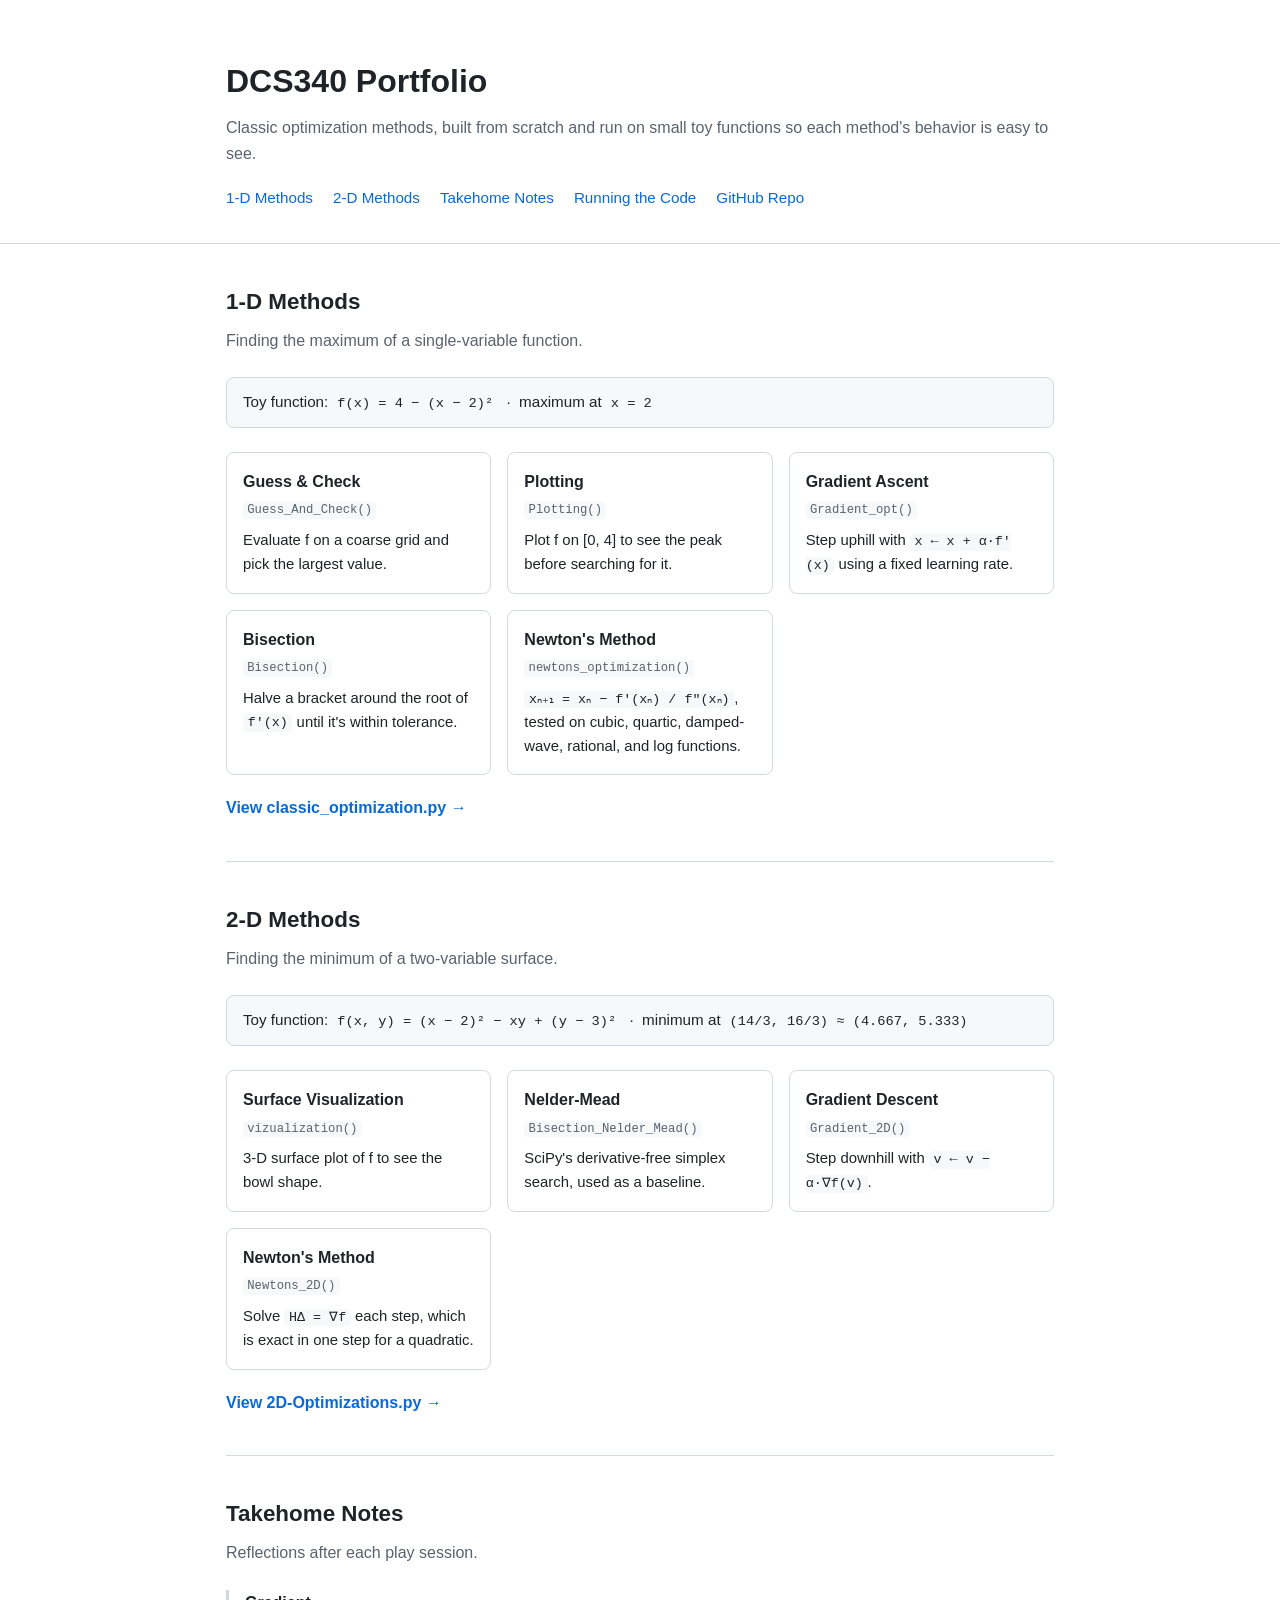
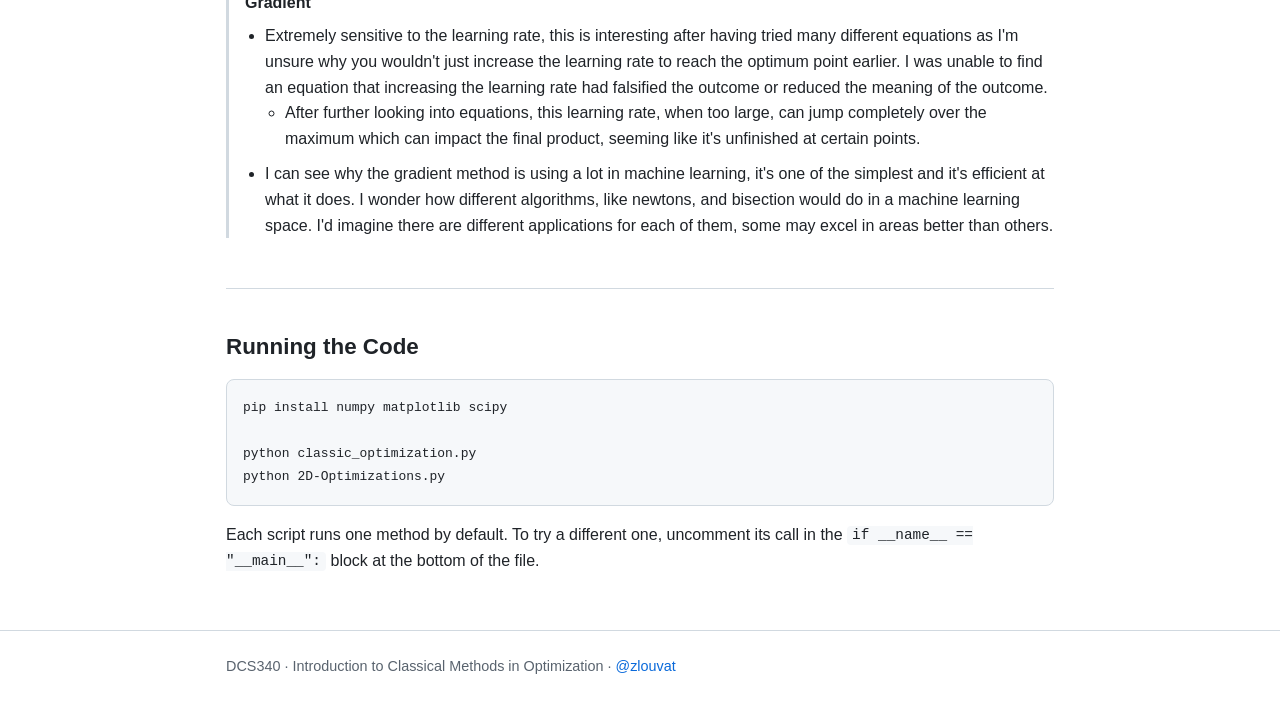
==== index.html @ bbce1034 "Committing Changes" ====
<!DOCTYPE html>
<html lang="en">
<head>
  <meta charset="UTF-8">
  <meta name="viewport" content="width=device-width, initial-scale=1.0">
  <title>DCS340 Portfolio</title>
  <meta name="description" content="Classic optimization methods explored in 1-D and 2-D.">
  <style>
    :root {
      --bg: #ffffff;
      --surface: #f6f8fa;
      --text: #1f2328;
      --muted: #59636e;
      --border: #d1d9e0;
      --accent: #0969da;
    }
    @media (prefers-color-scheme: dark) {
      :root {
        --bg: #0d1117;
        --surface: #151b23;
        --text: #e6edf3;
        --muted: #9198a1;
        --border: #3d444d;
        --accent: #4493f8;
      }
    }
    * { box-sizing: border-box; }
    body {
      margin: 0;
      background: var(--bg);
      color: var(--text);
      font-family: -apple-system, BlinkMacSystemFont, "Segoe UI", Helvetica, Arial, sans-serif;
      line-height: 1.6;
    }
    a { color: var(--accent); text-decoration: none; }
    a:hover { text-decoration: underline; }
    code {
      font-family: ui-monospace, SFMono-Regular, Menlo, Consolas, monospace;
      font-size: 0.9em;
      background: var(--surface);
      padding: 0.1em 0.35em;
      border-radius: 4px;
    }
    .wrap { max-width: 860px; margin: 0 auto; padding: 0 16px; }
    header { border-bottom: 1px solid var(--border); padding: 56px 0 32px; }
    header h1 { margin: 0 0 8px; font-size: 2rem; }
    header p { margin: 0; color: var(--muted); }
    nav { margin-top: 20px; display: flex; flex-wrap: wrap; gap: 20px; font-size: 0.95rem; }
    section { padding: 40px 0; border-bottom: 1px solid var(--border); }
    section:last-of-type { border-bottom: none; }
    h2 { margin: 0 0 8px; font-size: 1.4rem; }
    .lead { color: var(--muted); margin: 0 0 24px; }
    .fn {
      background: var(--surface);
      border: 1px solid var(--border);
      border-radius: 8px;
      padding: 12px 16px;
      margin-bottom: 24px;
      font-size: 0.95rem;
    }
    .cards { display: grid; grid-template-columns: repeat(auto-fill, minmax(240px, 1fr)); gap: 16px; }
    .card { border: 1px solid var(--border); border-radius: 8px; padding: 16px; }
    .card h3 { margin: 0 0 4px; font-size: 1rem; }
    .card .tag { color: var(--muted); font-size: 0.85rem; margin: 0 0 8px; }
    .card p { margin: 0; font-size: 0.93rem; }
    .file-link { display: inline-block; margin-top: 20px; font-weight: 600; }
    .notes { border-left: 3px solid var(--border); padding-left: 16px; }
    .notes h3 { margin: 0 0 8px; font-size: 1rem; }
    .notes ul { margin: 0; padding-left: 20px; }
    .notes li { margin-bottom: 10px; }
    pre {
      background: var(--surface);
      border: 1px solid var(--border);
      border-radius: 8px;
      padding: 16px;
      overflow-x: auto;
      font-size: 0.9rem;
    }
    pre code { background: none; padding: 0; }
    footer { border-top: 1px solid var(--border); padding: 24px 0 48px; color: var(--muted); font-size: 0.9rem; }
  </style>
</head>
<body>
  <header>
    <div class="wrap">
      <h1>DCS340 Portfolio</h1>
      <p>Classic optimization methods, built from scratch and run on small toy functions so each method's behavior is easy to see.</p>
      <nav>
        <a href="#one-d">1-D Methods</a>
        <a href="#two-d">2-D Methods</a>
        <a href="#notes">Takehome Notes</a>
        <a href="#running">Running the Code</a>
        <a href="https://github.com/zlouvat/DCS340-Portfolio">GitHub Repo</a>
      </nav>
    </div>
  </header>

  <main class="wrap">
    <section id="one-d">
      <h2>1-D Methods</h2>
      <p class="lead">Finding the maximum of a single-variable function.</p>
      <div class="fn">Toy function: <code>f(x) = 4 − (x − 2)²</code> &nbsp;·&nbsp; maximum at <code>x = 2</code></div>
      <div class="cards">
        <div class="card">
          <h3>Guess &amp; Check</h3>
          <p class="tag"><code>Guess_And_Check()</code></p>
          <p>Evaluate f on a coarse grid and pick the largest value.</p>
        </div>
        <div class="card">
          <h3>Plotting</h3>
          <p class="tag"><code>Plotting()</code></p>
          <p>Plot f on [0, 4] to see the peak before searching for it.</p>
        </div>
        <div class="card">
          <h3>Gradient Ascent</h3>
          <p class="tag"><code>Gradient_opt()</code></p>
          <p>Step uphill with <code>x ← x + α·f′(x)</code> using a fixed learning rate.</p>
        </div>
        <div class="card">
          <h3>Bisection</h3>
          <p class="tag"><code>Bisection()</code></p>
          <p>Halve a bracket around the root of <code>f′(x)</code> until it's within tolerance.</p>
        </div>
        <div class="card">
          <h3>Newton's Method</h3>
          <p class="tag"><code>newtons_optimization()</code></p>
          <p><code>xₙ₊₁ = xₙ − f′(xₙ) / f″(xₙ)</code>, tested on cubic, quartic, damped-wave, rational, and log functions.</p>
        </div>
      </div>
      <a class="file-link" href="https://github.com/zlouvat/DCS340-Portfolio/blob/main/classic_optimization.py">View classic_optimization.py →</a>
    </section>

    <section id="two-d">
      <h2>2-D Methods</h2>
      <p class="lead">Finding the minimum of a two-variable surface.</p>
      <div class="fn">Toy function: <code>f(x, y) = (x − 2)² − xy + (y − 3)²</code> &nbsp;·&nbsp; minimum at <code>(14/3, 16/3) ≈ (4.667, 5.333)</code></div>
      <div class="cards">
        <div class="card">
          <h3>Surface Visualization</h3>
          <p class="tag"><code>vizualization()</code></p>
          <p>3-D surface plot of f to see the bowl shape.</p>
        </div>
        <div class="card">
          <h3>Nelder-Mead</h3>
          <p class="tag"><code>Bisection_Nelder_Mead()</code></p>
          <p>SciPy's derivative-free simplex search, used as a baseline.</p>
        </div>
        <div class="card">
          <h3>Gradient Descent</h3>
          <p class="tag"><code>Gradient_2D()</code></p>
          <p>Step downhill with <code>v ← v − α·∇f(v)</code>.</p>
        </div>
        <div class="card">
          <h3>Newton's Method</h3>
          <p class="tag"><code>Newtons_2D()</code></p>
          <p>Solve <code>HΔ = ∇f</code> each step, which is exact in one step for a quadratic.</p>
        </div>
      </div>
      <a class="file-link" href="https://github.com/zlouvat/DCS340-Portfolio/blob/main/2D-Optimizations.py">View 2D-Optimizations.py →</a>
    </section>

    <section id="notes">
      <h2>Takehome Notes</h2>
      <p class="lead">Reflections after each play session.</p>
      <div class="notes">
        <h3>Gradient</h3>
        <ul>
          <li>Extremely sensitive to the learning rate, this is interesting after having tried many different equations as I'm unsure why you wouldn't just increase the learning rate to reach the optimum point earlier. I was unable to find an equation that increasing the learning rate had falsified the outcome or reduced the meaning of the outcome.
            <ul>
              <li>After further looking into equations, this learning rate, when too large, can jump completely over the maximum which can impact the final product, seeming like it's unfinished at certain points.</li>
            </ul>
          </li>
          <li>I can see why the gradient method is using a lot in machine learning, it's one of the simplest and it's efficient at what it does. I wonder how different algorithms, like newtons, and bisection would do in a machine learning space. I'd imagine there are different applications for each of them, some may excel in areas better than others.</li>
        </ul>
      </div>
    </section>

    <section id="running">
      <h2>Running the Code</h2>
      <pre><code>pip install numpy matplotlib scipy

python classic_optimization.py
python 2D-Optimizations.py</code></pre>
      <p>Each script runs one method by default. To try a different one, uncomment its call in the <code>if __name__ == "__main__":</code> block at the bottom of the file.</p>
    </section>
  </main>

  <footer>
    <div class="wrap">
      DCS340 · Introduction to Classical Methods in Optimization · <a href="https://github.com/zlouvat">@zlouvat</a>
    </div>
  </footer>
</body>
</html>
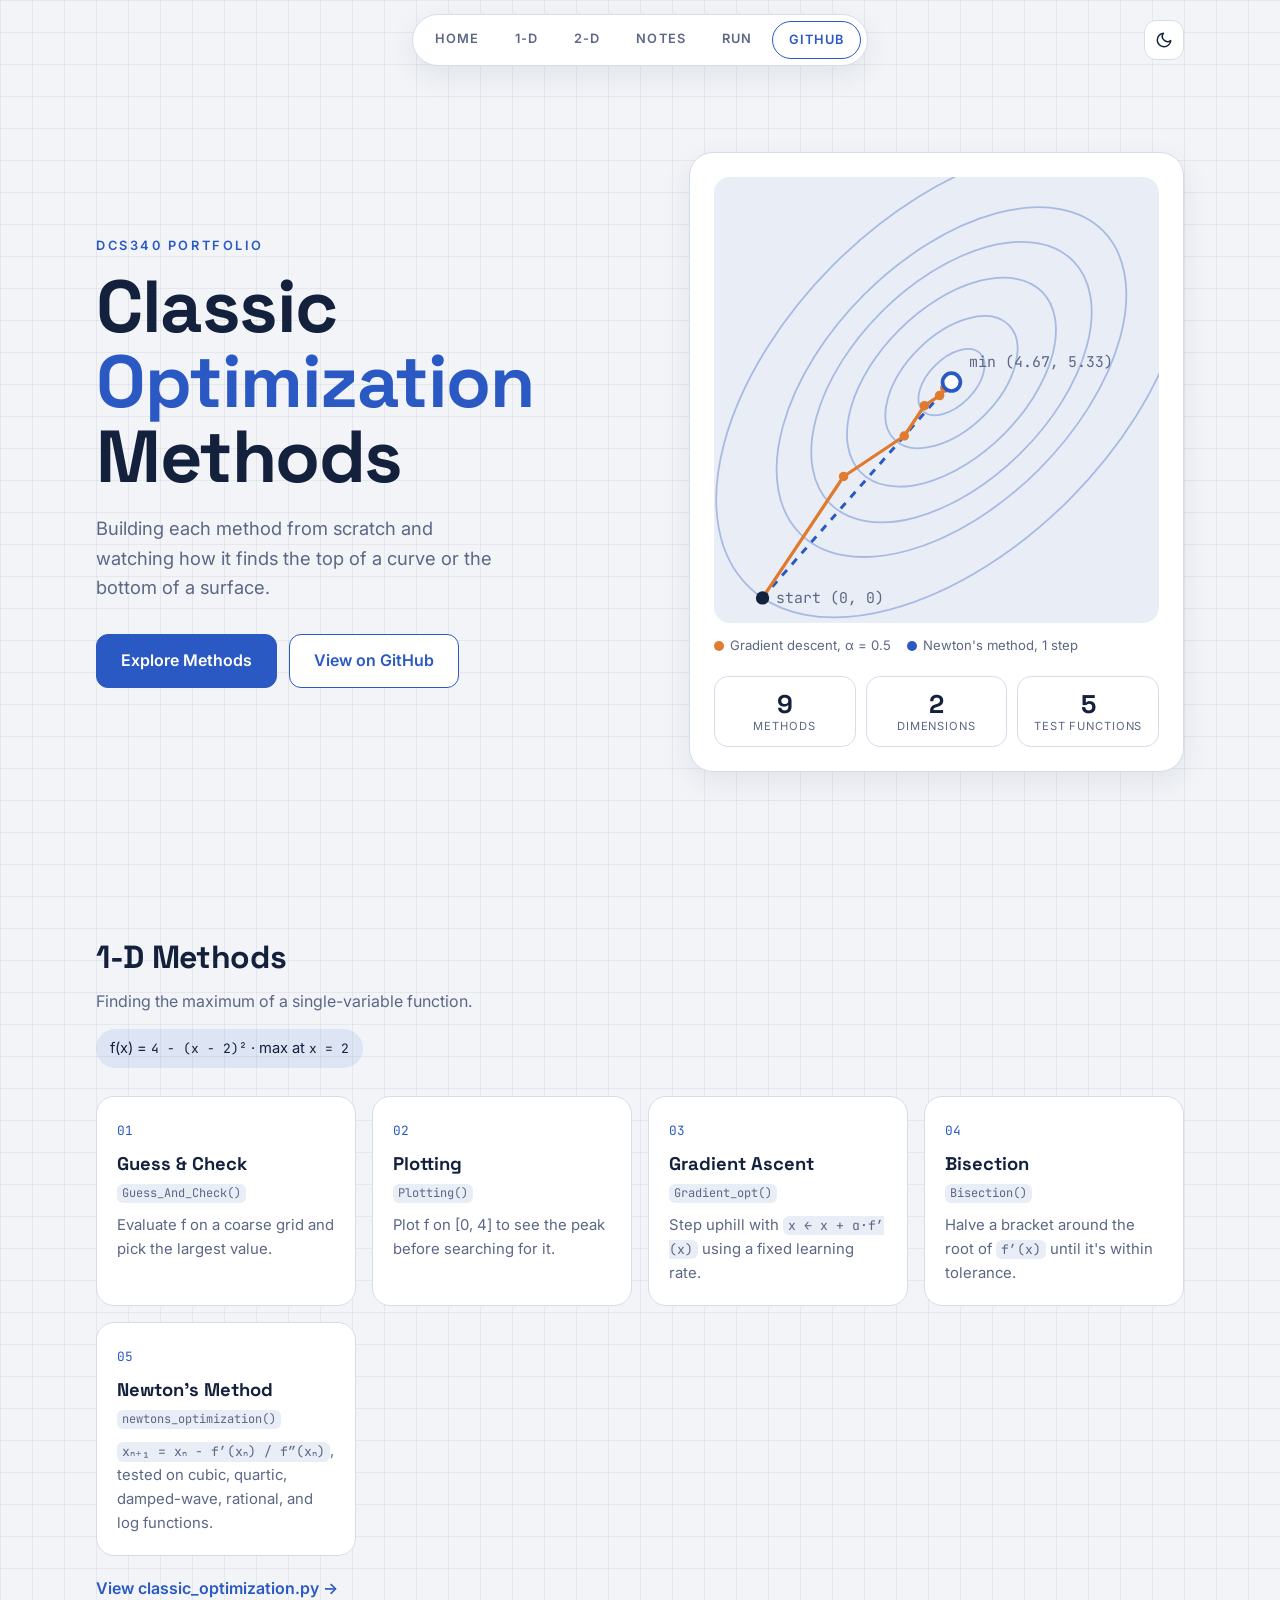
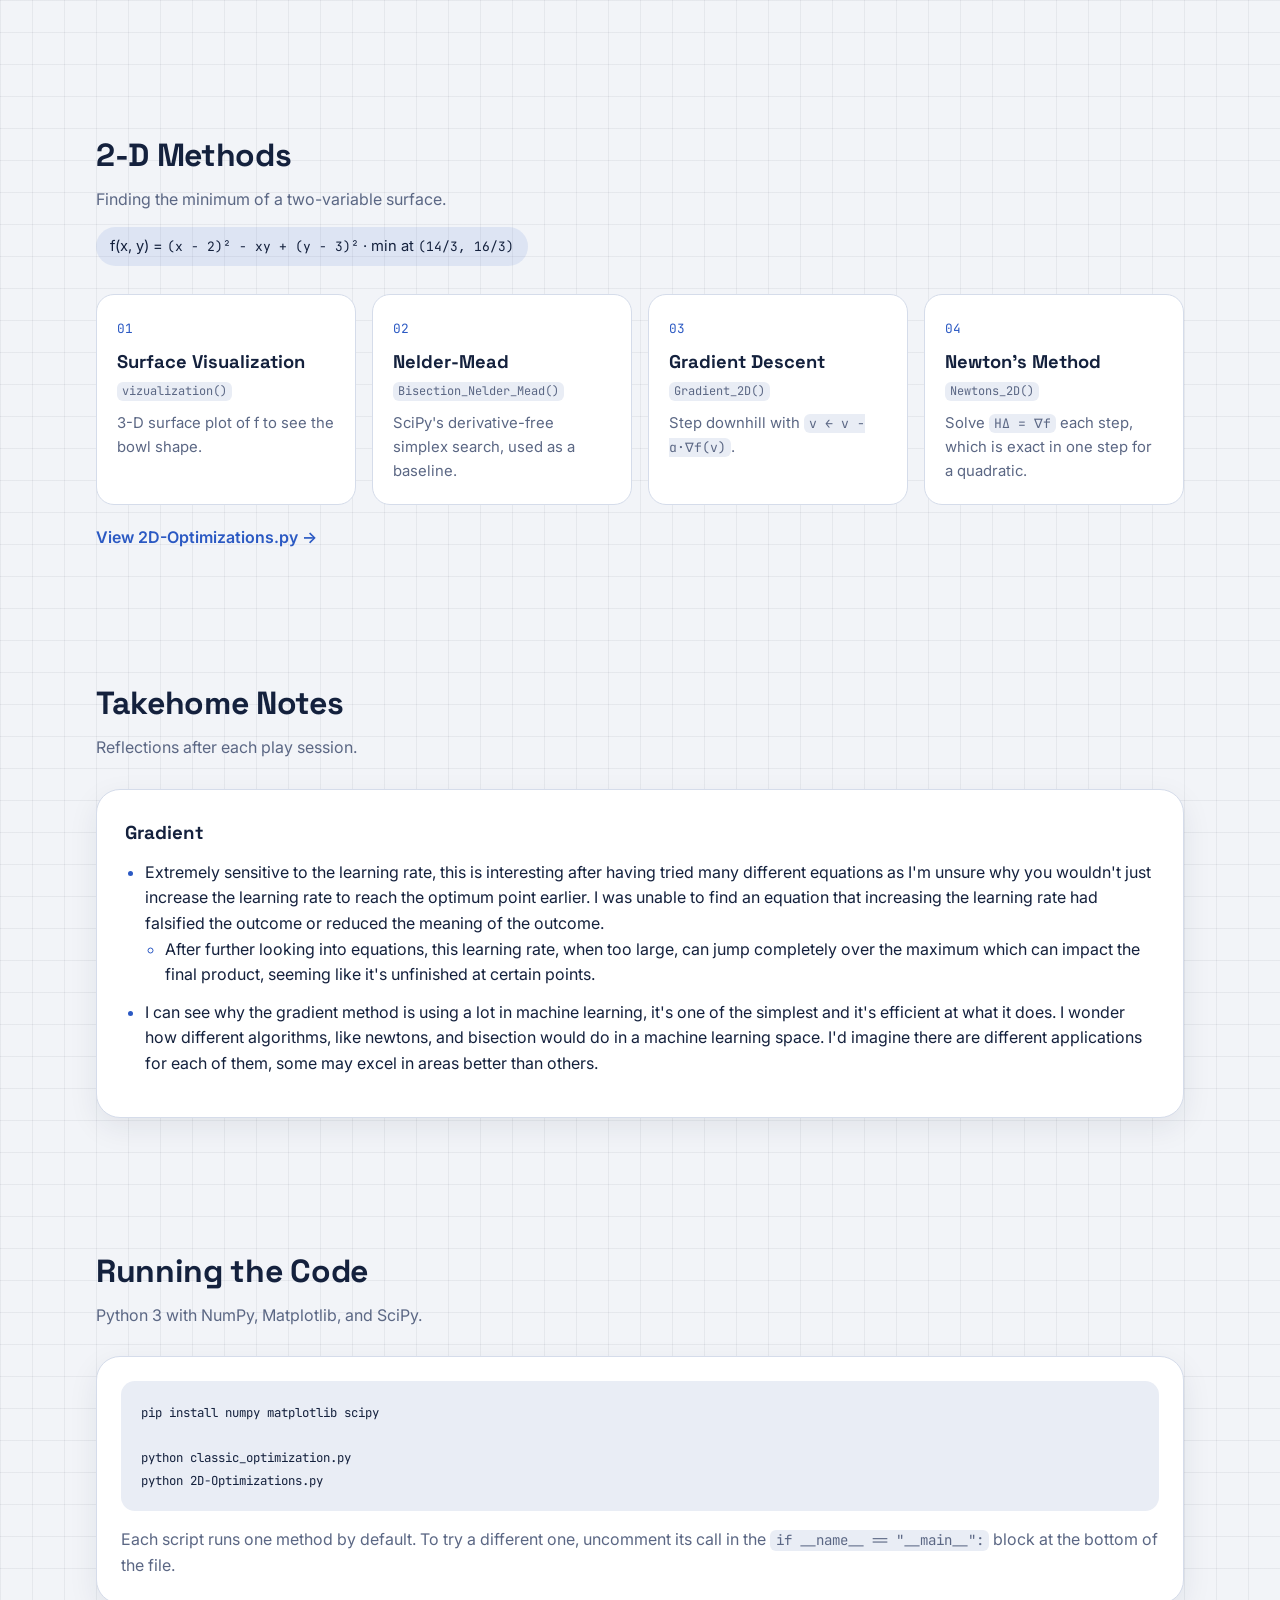
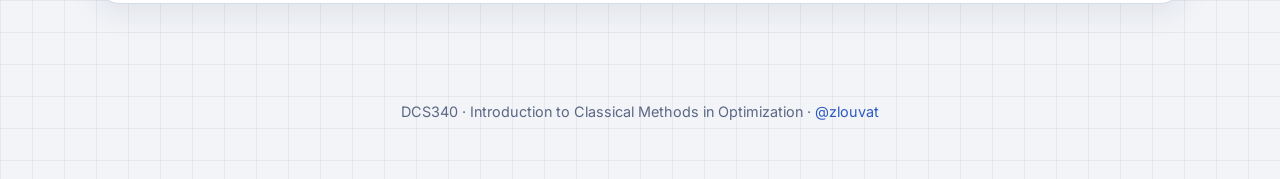
==== commit 7b9ac4b6: "Adjusted formatting for website" ====
--- a/index.html
+++ b/index.html
@@ -5,123 +5,398 @@
   <meta name="viewport" content="width=device-width, initial-scale=1.0">
   <title>DCS340 Portfolio</title>
   <meta name="description" content="Classic optimization methods explored in 1-D and 2-D.">
+  <link rel="preconnect" href="https://fonts.googleapis.com">
+  <link rel="preconnect" href="https://fonts.gstatic.com" crossorigin>
+  <link href="https://fonts.googleapis.com/css2?family=Space+Grotesk:wght@500;700&family=Inter:wght@400;500;600&family=JetBrains+Mono:wght@400;500&display=swap" rel="stylesheet">
+  <script>
+    try {
+      var saved = localStorage.getItem("theme");
+      if (saved) document.documentElement.setAttribute("data-theme", saved);
+    } catch (e) {}
+  </script>
   <style>
     :root {
-      --bg: #ffffff;
-      --surface: #f6f8fa;
-      --text: #1f2328;
-      --muted: #59636e;
-      --border: #d1d9e0;
-      --accent: #0969da;
+      --bg: #f2f4f8;
+      --grid: rgba(20, 33, 61, 0.06);
+      --surface: #ffffff;
+      --surface-2: #e9edf5;
+      --text: #14213d;
+      --muted: #5b6784;
+      --border: #d5dcea;
+      --accent: #2b59c3;
+      --accent-ink: #ffffff;
+      --accent-soft: rgba(43, 89, 195, 0.1);
+      --path: #e07a2f;
+      --contour: rgba(43, 89, 195, 0.35);
+      --shadow: 0 10px 30px rgba(20, 33, 61, 0.08);
+    }
+    :root[data-theme="dark"] {
+      --bg: #0e131c;
+      --grid: rgba(231, 235, 243, 0.05);
+      --surface: #161d2a;
+      --surface-2: #1d2636;
+      --text: #e7ebf3;
+      --muted: #97a3bd;
+      --border: #2a3448;
+      --accent: #7ea2ff;
+      --accent-ink: #0e131c;
+      --accent-soft: rgba(126, 162, 255, 0.12);
+      --path: #f29a55;
+      --contour: rgba(126, 162, 255, 0.35);
+      --shadow: 0 10px 30px rgba(0, 0, 0, 0.35);
     }
     @media (prefers-color-scheme: dark) {
-      :root {
-        --bg: #0d1117;
-        --surface: #151b23;
-        --text: #e6edf3;
-        --muted: #9198a1;
-        --border: #3d444d;
-        --accent: #4493f8;
+      :root:not([data-theme="light"]) {
+        --bg: #0e131c;
+        --grid: rgba(231, 235, 243, 0.05);
+        --surface: #161d2a;
+        --surface-2: #1d2636;
+        --text: #e7ebf3;
+        --muted: #97a3bd;
+        --border: #2a3448;
+        --accent: #7ea2ff;
+        --accent-ink: #0e131c;
+        --accent-soft: rgba(126, 162, 255, 0.12);
+        --path: #f29a55;
+        --contour: rgba(126, 162, 255, 0.35);
+        --shadow: 0 10px 30px rgba(0, 0, 0, 0.35);
       }
     }
+
     * { box-sizing: border-box; }
+    html { scroll-behavior: smooth; }
     body {
       margin: 0;
-      background: var(--bg);
+      background-color: var(--bg);
+      background-image:
+        linear-gradient(var(--grid) 1px, transparent 1px),
+        linear-gradient(90deg, var(--grid) 1px, transparent 1px);
+      background-size: 32px 32px;
       color: var(--text);
-      font-family: -apple-system, BlinkMacSystemFont, "Segoe UI", Helvetica, Arial, sans-serif;
+      font-family: "Inter", system-ui, sans-serif;
       line-height: 1.6;
     }
     a { color: var(--accent); text-decoration: none; }
-    a:hover { text-decoration: underline; }
+    code, pre {
+      font-family: "JetBrains Mono", ui-monospace, monospace;
+      font-size: 0.88em;
+    }
     code {
-      font-family: ui-monospace, SFMono-Regular, Menlo, Consolas, monospace;
-      font-size: 0.9em;
-      background: var(--surface);
-      padding: 0.1em 0.35em;
-      border-radius: 4px;
-    }
-    .wrap { max-width: 860px; margin: 0 auto; padding: 0 16px; }
-    header { border-bottom: 1px solid var(--border); padding: 56px 0 32px; }
-    header h1 { margin: 0 0 8px; font-size: 2rem; }
-    header p { margin: 0; color: var(--muted); }
-    nav { margin-top: 20px; display: flex; flex-wrap: wrap; gap: 20px; font-size: 0.95rem; }
-    section { padding: 40px 0; border-bottom: 1px solid var(--border); }
-    section:last-of-type { border-bottom: none; }
-    h2 { margin: 0 0 8px; font-size: 1.4rem; }
-    .lead { color: var(--muted); margin: 0 0 24px; }
-    .fn {
+      background: var(--surface-2);
+      padding: 0.1em 0.4em;
+      border-radius: 6px;
+    }
+    .wrap { max-width: 1120px; margin: 0 auto; padding: 0 16px; }
+
+    .topbar {
+      position: sticky;
+      top: 0;
+      z-index: 10;
+      padding: 14px 0;
+    }
+    .topbar .wrap { display: flex; justify-content: center; position: relative; }
+    .pill-nav {
+      display: flex;
+      gap: 4px;
+      padding: 6px;
       background: var(--surface);
       border: 1px solid var(--border);
-      border-radius: 8px;
-      padding: 12px 16px;
-      margin-bottom: 24px;
-      font-size: 0.95rem;
-    }
-    .cards { display: grid; grid-template-columns: repeat(auto-fill, minmax(240px, 1fr)); gap: 16px; }
-    .card { border: 1px solid var(--border); border-radius: 8px; padding: 16px; }
-    .card h3 { margin: 0 0 4px; font-size: 1rem; }
-    .card .tag { color: var(--muted); font-size: 0.85rem; margin: 0 0 8px; }
-    .card p { margin: 0; font-size: 0.93rem; }
-    .file-link { display: inline-block; margin-top: 20px; font-weight: 600; }
-    .notes { border-left: 3px solid var(--border); padding-left: 16px; }
-    .notes h3 { margin: 0 0 8px; font-size: 1rem; }
-    .notes ul { margin: 0; padding-left: 20px; }
-    .notes li { margin-bottom: 10px; }
-    pre {
+      border-radius: 999px;
+      box-shadow: var(--shadow);
+      overflow-x: auto;
+      max-width: calc(100% - 56px);
+    }
+    .pill-nav a {
+      padding: 8px 16px;
+      border-radius: 999px;
+      color: var(--muted);
+      font-size: 0.8rem;
+      font-weight: 600;
+      letter-spacing: 0.08em;
+      text-transform: uppercase;
+      white-space: nowrap;
+    }
+    .pill-nav a:hover { background: var(--surface-2); color: var(--text); }
+    .pill-nav a.gh { border: 1px solid var(--accent); color: var(--accent); }
+    .theme-btn {
+      position: absolute;
+      right: 16px;
+      top: 50%;
+      transform: translateY(-50%);
+      width: 40px;
+      height: 40px;
+      border-radius: 12px;
+      border: 1px solid var(--border);
+      background: var(--surface);
+      color: var(--text);
+      cursor: pointer;
+      display: grid;
+      place-items: center;
+    }
+
+    .hero {
+      display: grid;
+      grid-template-columns: 1.1fr 1fr;
+      gap: 48px;
+      align-items: center;
+      padding: 72px 0 96px;
+    }
+    .eyebrow {
+      margin: 0 0 12px;
+      color: var(--accent);
+      font-size: 0.8rem;
+      font-weight: 600;
+      letter-spacing: 0.2em;
+      text-transform: uppercase;
+    }
+    .hero h1 {
+      margin: 0 0 20px;
+      font-family: "Space Grotesk", sans-serif;
+      font-weight: 700;
+      font-size: clamp(2.6rem, 6vw, 4.6rem);
+      line-height: 1.02;
+      letter-spacing: -0.02em;
+    }
+    .hero h1 span { color: var(--accent); }
+    .hero .sub {
+      margin: 0 0 32px;
+      max-width: 34ch;
+      color: var(--muted);
+      font-size: 1.15rem;
+    }
+    .btns { display: flex; flex-wrap: wrap; gap: 12px; }
+    .btn {
+      padding: 13px 24px;
+      border-radius: 12px;
+      font-weight: 600;
+      border: 1.5px solid var(--accent);
+    }
+    .btn.primary { background: var(--accent); color: var(--accent-ink); }
+    .btn.ghost { color: var(--accent); background: var(--surface); }
+
+    .panel {
       background: var(--surface);
       border: 1px solid var(--border);
-      border-radius: 8px;
-      padding: 16px;
+      border-radius: 24px;
+      padding: 24px;
+      box-shadow: var(--shadow);
+    }
+    .plot {
+      background: var(--surface-2);
+      border-radius: 16px;
+      overflow: hidden;
+    }
+    .plot svg { display: block; width: 100%; height: auto; }
+    .legend {
+      display: flex;
+      flex-wrap: wrap;
+      gap: 16px;
+      margin: 12px 0 20px;
+      color: var(--muted);
+      font-size: 0.82rem;
+    }
+    .legend i {
+      display: inline-block;
+      width: 10px;
+      height: 10px;
+      border-radius: 50%;
+      margin-right: 6px;
+      vertical-align: middle;
+    }
+    .stats { display: grid; grid-template-columns: repeat(3, 1fr); gap: 10px; }
+    .stat {
+      text-align: center;
+      padding: 12px 6px;
+      border: 1px solid var(--border);
+      border-radius: 14px;
+    }
+    .stat b {
+      display: block;
+      font-family: "Space Grotesk", sans-serif;
+      font-size: 1.6rem;
+      line-height: 1.2;
+    }
+    .stat span {
+      display: block;
+      line-height: 1.3;
+      color: var(--muted);
+      font-size: 0.7rem;
+      letter-spacing: 0.08em;
+      text-transform: uppercase;
+    }
+
+    section { padding: 64px 0; }
+    .section-head { margin-bottom: 28px; }
+    .section-head h2 {
+      margin: 0 0 6px;
+      font-family: "Space Grotesk", sans-serif;
+      font-size: 2rem;
+      letter-spacing: -0.01em;
+    }
+    .section-head p { margin: 0; color: var(--muted); }
+    .fn {
+      display: inline-block;
+      margin-top: 14px;
+      padding: 8px 14px;
+      border-radius: 999px;
+      background: var(--accent-soft);
+      font-size: 0.92rem;
+    }
+    .fn code { background: none; padding: 0; }
+
+    .cards { display: grid; grid-template-columns: repeat(auto-fill, minmax(250px, 1fr)); gap: 16px; }
+    .card {
+      background: var(--surface);
+      border: 1px solid var(--border);
+      border-radius: 18px;
+      padding: 20px;
+      transition: transform 0.15s ease, box-shadow 0.15s ease;
+    }
+    .card:hover { transform: translateY(-3px); box-shadow: var(--shadow); }
+    .card .num {
+      color: var(--accent);
+      font-family: "JetBrains Mono", monospace;
+      font-size: 0.8rem;
+    }
+    .card h3 { margin: 6px 0 4px; font-family: "Space Grotesk", sans-serif; font-size: 1.15rem; }
+    .card .tag { margin: 0 0 10px; font-size: 0.85rem; }
+    .card p { margin: 0; color: var(--muted); font-size: 0.93rem; }
+    .file-link { display: inline-block; margin-top: 20px; font-weight: 600; }
+
+    .notes { padding: 28px; }
+    .notes h3 { margin: 0 0 12px; font-family: "Space Grotesk", sans-serif; }
+    .notes ul { margin: 0; padding-left: 20px; }
+    .notes li { margin-bottom: 12px; }
+    .notes li::marker { color: var(--accent); }
+
+    pre {
+      margin: 0 0 16px;
+      padding: 20px;
+      background: var(--surface-2);
+      border-radius: 14px;
       overflow-x: auto;
-      font-size: 0.9rem;
     }
     pre code { background: none; padding: 0; }
-    footer { border-top: 1px solid var(--border); padding: 24px 0 48px; color: var(--muted); font-size: 0.9rem; }
+    .run p { margin: 0; color: var(--muted); }
+
+    footer { padding: 32px 0 56px; color: var(--muted); font-size: 0.9rem; text-align: center; }
+
+    .hero > * { min-width: 0; }
+
+    @media (max-width: 860px) {
+      .hero { grid-template-columns: minmax(0, 1fr); padding: 40px 0 56px; gap: 36px; }
+      .topbar .wrap { justify-content: flex-start; }
+    }
+    @media (max-width: 480px) {
+      .hero h1 { font-size: 2.3rem; }
+      .pill-nav a { padding: 8px 12px; }
+      .panel { padding: 16px; }
+      .stat b { font-size: 1.3rem; }
+      .stat span { font-size: 0.62rem; letter-spacing: 0.04em; }
+    }
   </style>
 </head>
 <body>
-  <header>
+  <div class="topbar">
     <div class="wrap">
-      <h1>DCS340 Portfolio</h1>
-      <p>Classic optimization methods, built from scratch and run on small toy functions so each method's behavior is easy to see.</p>
-      <nav>
-        <a href="#one-d">1-D Methods</a>
-        <a href="#two-d">2-D Methods</a>
-        <a href="#notes">Takehome Notes</a>
-        <a href="#running">Running the Code</a>
-        <a href="https://github.com/zlouvat/DCS340-Portfolio">GitHub Repo</a>
+      <nav class="pill-nav">
+        <a href="#top">Home</a>
+        <a href="#one-d">1-D</a>
+        <a href="#two-d">2-D</a>
+        <a href="#notes">Notes</a>
+        <a href="#running">Run</a>
+        <a class="gh" href="https://github.com/zlouvat/DCS340-Portfolio">GitHub</a>
       </nav>
+      <button class="theme-btn" id="theme-btn" aria-label="Toggle dark mode">
+        <svg width="18" height="18" viewBox="0 0 24 24" fill="none" stroke="currentColor" stroke-width="2" stroke-linecap="round" stroke-linejoin="round"><path d="M21 12.79A9 9 0 1 1 11.21 3 7 7 0 0 0 21 12.79z"/></svg>
+      </button>
     </div>
-  </header>
-
-  <main class="wrap">
+  </div>
+
+  <main class="wrap" id="top">
+    <div class="hero">
+      <div>
+        <p class="eyebrow">DCS340 Portfolio</p>
+        <h1>Classic <span>Optimization</span> Methods</h1>
+        <p class="sub">Building each method from scratch and watching how it finds the top of a curve or the bottom of a surface.</p>
+        <div class="btns">
+          <a class="btn primary" href="#one-d">Explore Methods</a>
+          <a class="btn ghost" href="https://github.com/zlouvat/DCS340-Portfolio">View on GitHub</a>
+        </div>
+      </div>
+
+      <div class="panel">
+        <div class="plot">
+          <svg viewBox="0 0 300 300" role="img" aria-label="Contour plot of f(x, y) = (x - 2)^2 - xy + (y - 3)^2 with gradient descent and Newton paths from (0, 0) to the minimum">
+            <g fill="none" stroke="var(--contour)" stroke-width="1.2" transform="rotate(-45 160 138.2)">
+              <ellipse cx="160" cy="138.2" rx="27.3" ry="15.7"/>
+              <ellipse cx="160" cy="138.2" rx="54.5" ry="31.5"/>
+              <ellipse cx="160" cy="138.2" rx="86.2" ry="49.8"/>
+              <ellipse cx="160" cy="138.2" rx="115.7" ry="66.8"/>
+              <ellipse cx="160" cy="138.2" rx="144.3" ry="83.3"/>
+              <ellipse cx="160" cy="138.2" rx="194.1" ry="112.1"/>
+            </g>
+            <line x1="32.7" y1="283.6" x2="160" y2="138.2" stroke="var(--accent)" stroke-width="2" stroke-dasharray="5 5"/>
+            <polyline fill="none" stroke="var(--path)" stroke-width="2.2" stroke-linejoin="round"
+              points="32.7,283.6 87.3,201.8 128.2,174.5 141.8,154.1 152.0,147.3 155.5,142.2 158.0,140.5 158.9,139.2 159.5,138.8 160,138.2"/>
+            <g fill="var(--path)">
+              <circle cx="87.3" cy="201.8" r="3.2"/>
+              <circle cx="128.2" cy="174.5" r="3.2"/>
+              <circle cx="141.8" cy="154.1" r="3.2"/>
+              <circle cx="152.0" cy="147.3" r="3.2"/>
+              <circle cx="155.5" cy="142.2" r="3.2"/>
+            </g>
+            <circle cx="32.7" cy="283.6" r="4.5" fill="var(--text)"/>
+            <circle cx="160" cy="138.2" r="6" fill="var(--surface)" stroke="var(--accent)" stroke-width="2.5"/>
+            <text x="42" y="287" font-family="JetBrains Mono, monospace" font-size="10" fill="var(--muted)">start (0, 0)</text>
+            <text x="172" y="128" font-family="JetBrains Mono, monospace" font-size="10" fill="var(--muted)">min (4.67, 5.33)</text>
+          </svg>
+        </div>
+        <div class="legend">
+          <span><i style="background: var(--path)"></i>Gradient descent, α = 0.5</span>
+          <span><i style="background: var(--accent)"></i>Newton's method, 1 step</span>
+        </div>
+        <div class="stats">
+          <div class="stat"><b>9</b><span>Methods</span></div>
+          <div class="stat"><b>2</b><span>Dimensions</span></div>
+          <div class="stat"><b>5</b><span>Test functions</span></div>
+        </div>
+      </div>
+    </div>
+
     <section id="one-d">
-      <h2>1-D Methods</h2>
-      <p class="lead">Finding the maximum of a single-variable function.</p>
-      <div class="fn">Toy function: <code>f(x) = 4 − (x − 2)²</code> &nbsp;·&nbsp; maximum at <code>x = 2</code></div>
+      <div class="section-head">
+        <h2>1-D Methods</h2>
+        <p>Finding the maximum of a single-variable function.</p>
+        <div class="fn">f(x) = <code>4 − (x − 2)²</code> · max at <code>x = 2</code></div>
+      </div>
       <div class="cards">
         <div class="card">
+          <span class="num">01</span>
           <h3>Guess &amp; Check</h3>
           <p class="tag"><code>Guess_And_Check()</code></p>
           <p>Evaluate f on a coarse grid and pick the largest value.</p>
         </div>
         <div class="card">
+          <span class="num">02</span>
           <h3>Plotting</h3>
           <p class="tag"><code>Plotting()</code></p>
           <p>Plot f on [0, 4] to see the peak before searching for it.</p>
         </div>
         <div class="card">
+          <span class="num">03</span>
           <h3>Gradient Ascent</h3>
           <p class="tag"><code>Gradient_opt()</code></p>
           <p>Step uphill with <code>x ← x + α·f′(x)</code> using a fixed learning rate.</p>
         </div>
         <div class="card">
+          <span class="num">04</span>
           <h3>Bisection</h3>
           <p class="tag"><code>Bisection()</code></p>
           <p>Halve a bracket around the root of <code>f′(x)</code> until it's within tolerance.</p>
         </div>
         <div class="card">
+          <span class="num">05</span>
           <h3>Newton's Method</h3>
           <p class="tag"><code>newtons_optimization()</code></p>
           <p><code>xₙ₊₁ = xₙ − f′(xₙ) / f″(xₙ)</code>, tested on cubic, quartic, damped-wave, rational, and log functions.</p>
@@ -131,26 +406,32 @@
     </section>
 
     <section id="two-d">
-      <h2>2-D Methods</h2>
-      <p class="lead">Finding the minimum of a two-variable surface.</p>
-      <div class="fn">Toy function: <code>f(x, y) = (x − 2)² − xy + (y − 3)²</code> &nbsp;·&nbsp; minimum at <code>(14/3, 16/3) ≈ (4.667, 5.333)</code></div>
+      <div class="section-head">
+        <h2>2-D Methods</h2>
+        <p>Finding the minimum of a two-variable surface.</p>
+        <div class="fn">f(x, y) = <code>(x − 2)² − xy + (y − 3)²</code> · min at <code>(14/3, 16/3)</code></div>
+      </div>
       <div class="cards">
         <div class="card">
+          <span class="num">01</span>
           <h3>Surface Visualization</h3>
           <p class="tag"><code>vizualization()</code></p>
           <p>3-D surface plot of f to see the bowl shape.</p>
         </div>
         <div class="card">
+          <span class="num">02</span>
           <h3>Nelder-Mead</h3>
           <p class="tag"><code>Bisection_Nelder_Mead()</code></p>
           <p>SciPy's derivative-free simplex search, used as a baseline.</p>
         </div>
         <div class="card">
+          <span class="num">03</span>
           <h3>Gradient Descent</h3>
           <p class="tag"><code>Gradient_2D()</code></p>
           <p>Step downhill with <code>v ← v − α·∇f(v)</code>.</p>
         </div>
         <div class="card">
+          <span class="num">04</span>
           <h3>Newton's Method</h3>
           <p class="tag"><code>Newtons_2D()</code></p>
           <p>Solve <code>HΔ = ∇f</code> each step, which is exact in one step for a quadratic.</p>
@@ -160,9 +441,11 @@
     </section>
 
     <section id="notes">
-      <h2>Takehome Notes</h2>
-      <p class="lead">Reflections after each play session.</p>
-      <div class="notes">
+      <div class="section-head">
+        <h2>Takehome Notes</h2>
+        <p>Reflections after each play session.</p>
+      </div>
+      <div class="panel notes">
         <h3>Gradient</h3>
         <ul>
           <li>Extremely sensitive to the learning rate, this is interesting after having tried many different equations as I'm unsure why you wouldn't just increase the learning rate to reach the optimum point earlier. I was unable to find an equation that increasing the learning rate had falsified the outcome or reduced the meaning of the outcome.
@@ -176,12 +459,17 @@
     </section>
 
     <section id="running">
-      <h2>Running the Code</h2>
-      <pre><code>pip install numpy matplotlib scipy
+      <div class="section-head">
+        <h2>Running the Code</h2>
+        <p>Python 3 with NumPy, Matplotlib, and SciPy.</p>
+      </div>
+      <div class="panel run">
+        <pre><code>pip install numpy matplotlib scipy
 
 python classic_optimization.py
 python 2D-Optimizations.py</code></pre>
-      <p>Each script runs one method by default. To try a different one, uncomment its call in the <code>if __name__ == "__main__":</code> block at the bottom of the file.</p>
+        <p>Each script runs one method by default. To try a different one, uncomment its call in the <code>if __name__ == "__main__":</code> block at the bottom of the file.</p>
+      </div>
     </section>
   </main>
 
@@ -190,5 +478,16 @@
       DCS340 · Introduction to Classical Methods in Optimization · <a href="https://github.com/zlouvat">@zlouvat</a>
     </div>
   </footer>
+
+  <script>
+    document.getElementById("theme-btn").addEventListener("click", function () {
+      var root = document.documentElement;
+      var current = root.getAttribute("data-theme") ||
+        (window.matchMedia("(prefers-color-scheme: dark)").matches ? "dark" : "light");
+      var next = current === "dark" ? "light" : "dark";
+      root.setAttribute("data-theme", next);
+      try { localStorage.setItem("theme", next); } catch (e) {}
+    });
+  </script>
 </body>
 </html>
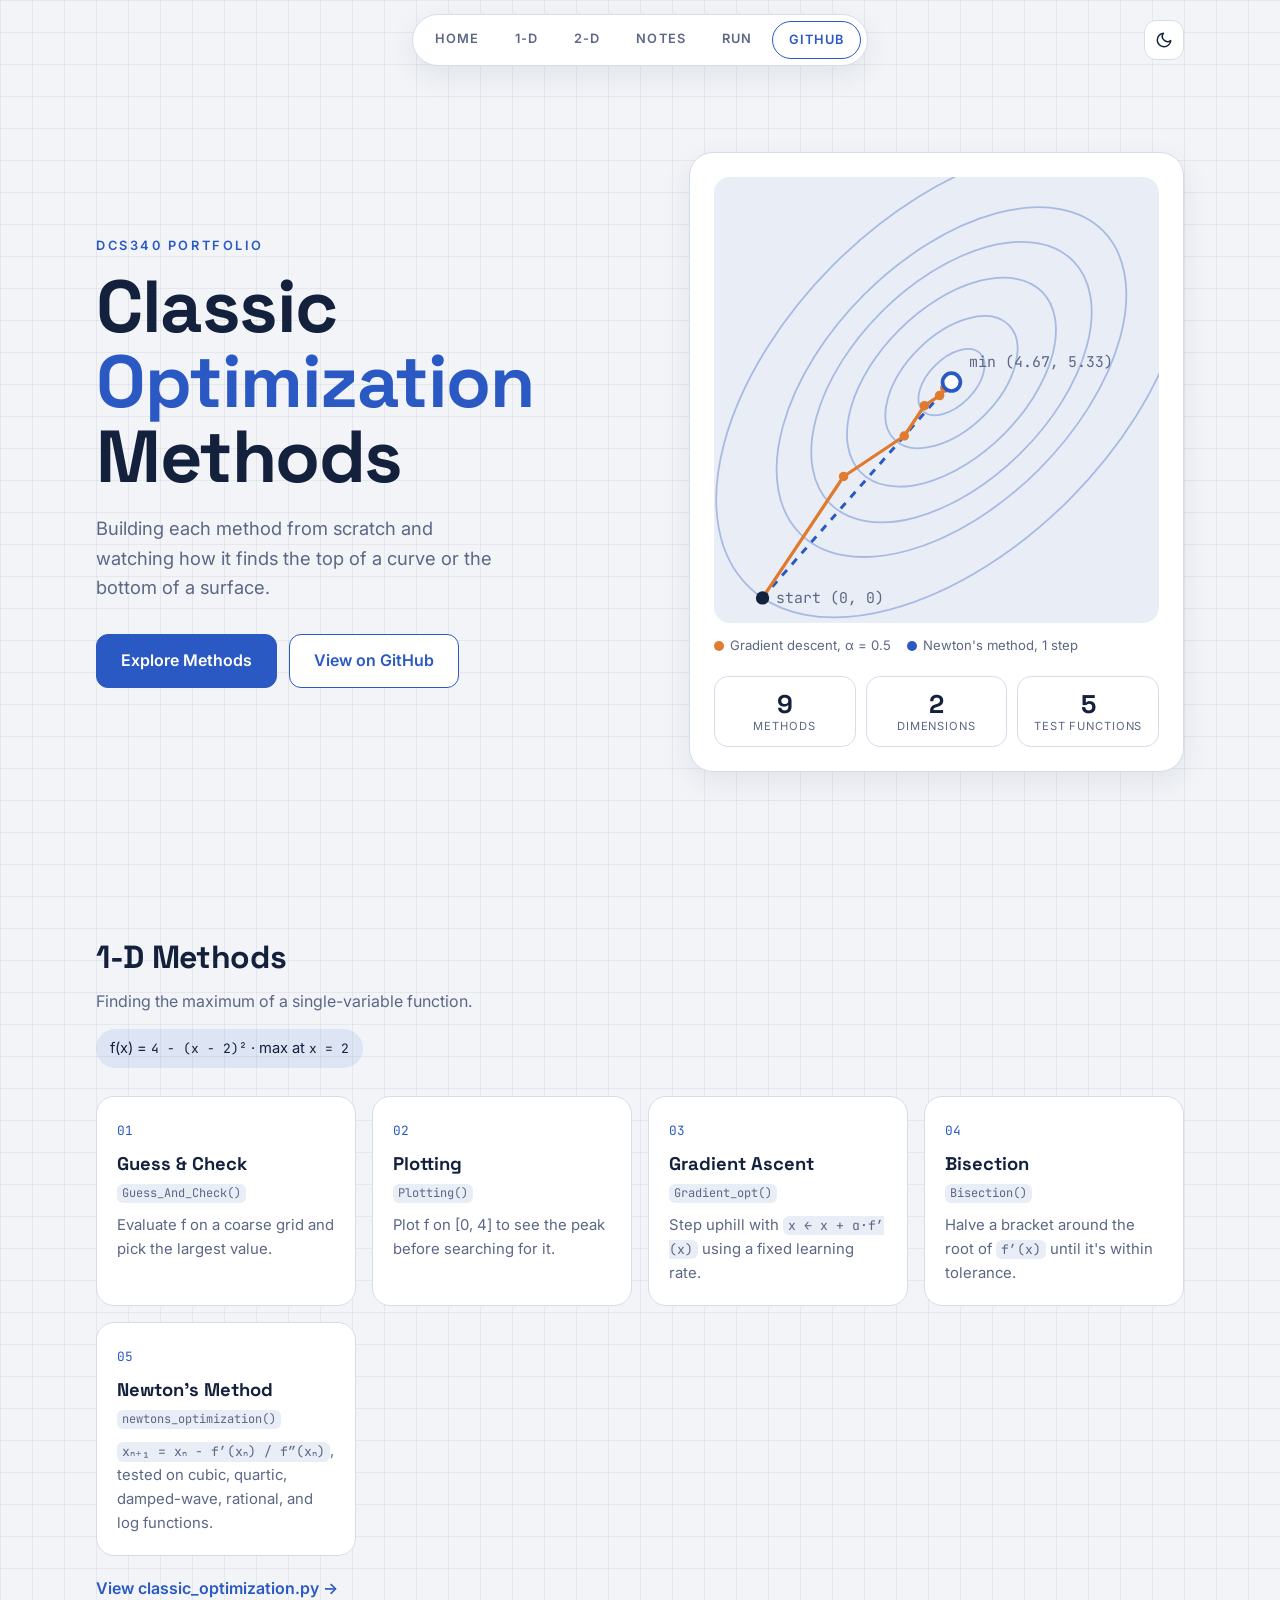
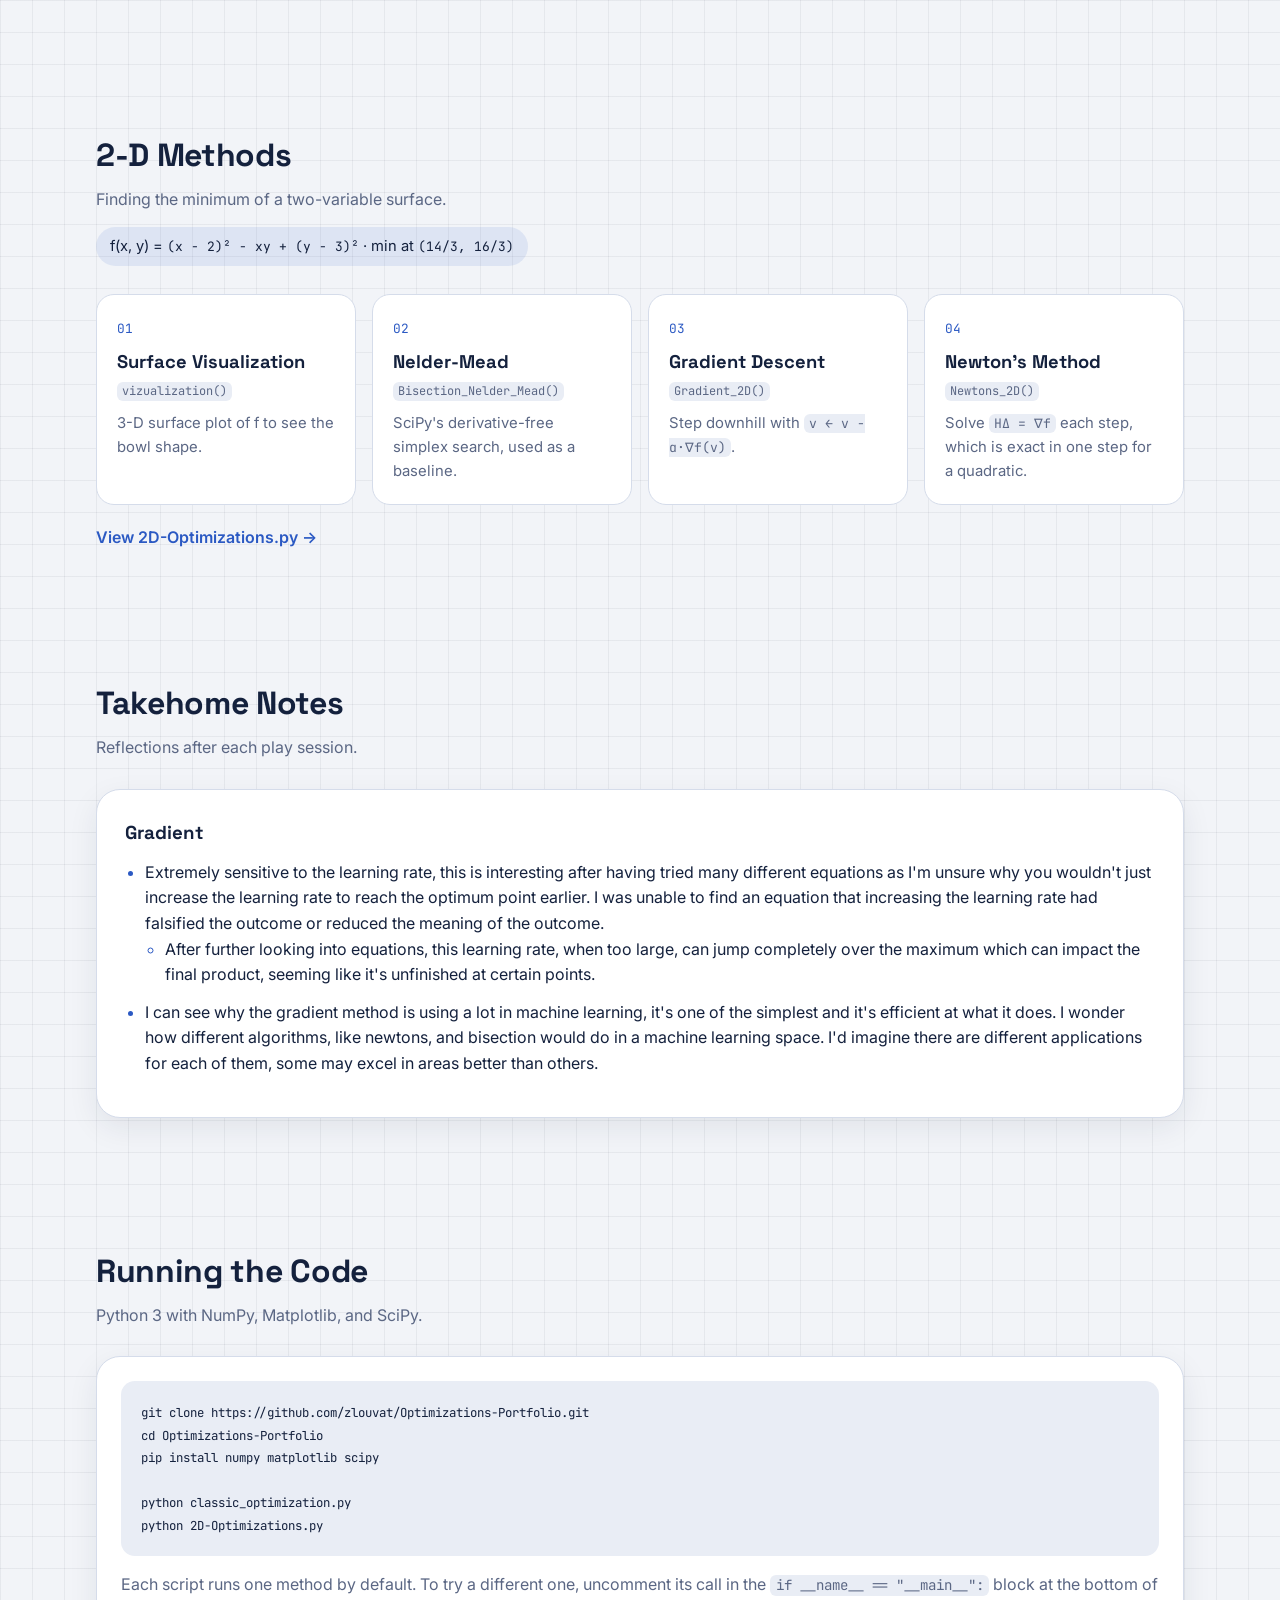
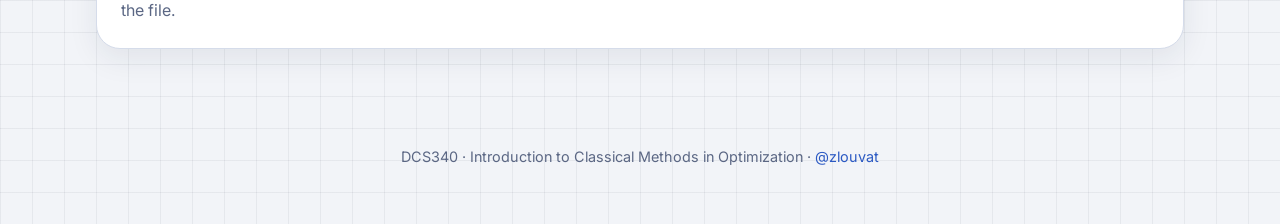
==== commit 76059040: "Make zlouvat.github.io the portfolio landing page Optimization scripts now live in zlouvat/Optimizat" ====
--- a/index.html
+++ b/index.html
@@ -305,7 +305,7 @@
         <a href="#two-d">2-D</a>
         <a href="#notes">Notes</a>
         <a href="#running">Run</a>
-        <a class="gh" href="https://github.com/zlouvat/DCS340-Portfolio">GitHub</a>
+        <a class="gh" href="https://github.com/zlouvat/Optimizations-Portfolio">GitHub</a>
       </nav>
       <button class="theme-btn" id="theme-btn" aria-label="Toggle dark mode">
         <svg width="18" height="18" viewBox="0 0 24 24" fill="none" stroke="currentColor" stroke-width="2" stroke-linecap="round" stroke-linejoin="round"><path d="M21 12.79A9 9 0 1 1 11.21 3 7 7 0 0 0 21 12.79z"/></svg>
@@ -321,7 +321,7 @@
         <p class="sub">Building each method from scratch and watching how it finds the top of a curve or the bottom of a surface.</p>
         <div class="btns">
           <a class="btn primary" href="#one-d">Explore Methods</a>
-          <a class="btn ghost" href="https://github.com/zlouvat/DCS340-Portfolio">View on GitHub</a>
+          <a class="btn ghost" href="https://github.com/zlouvat/Optimizations-Portfolio">View on GitHub</a>
         </div>
       </div>
 
@@ -402,7 +402,7 @@
           <p><code>xₙ₊₁ = xₙ − f′(xₙ) / f″(xₙ)</code>, tested on cubic, quartic, damped-wave, rational, and log functions.</p>
         </div>
       </div>
-      <a class="file-link" href="https://github.com/zlouvat/DCS340-Portfolio/blob/main/classic_optimization.py">View classic_optimization.py →</a>
+      <a class="file-link" href="https://github.com/zlouvat/Optimizations-Portfolio/blob/main/classic_optimization.py">View classic_optimization.py →</a>
     </section>
 
     <section id="two-d">
@@ -437,7 +437,7 @@
           <p>Solve <code>HΔ = ∇f</code> each step, which is exact in one step for a quadratic.</p>
         </div>
       </div>
-      <a class="file-link" href="https://github.com/zlouvat/DCS340-Portfolio/blob/main/2D-Optimizations.py">View 2D-Optimizations.py →</a>
+      <a class="file-link" href="https://github.com/zlouvat/Optimizations-Portfolio/blob/main/2D-Optimizations.py">View 2D-Optimizations.py →</a>
     </section>
 
     <section id="notes">
@@ -464,7 +464,9 @@
         <p>Python 3 with NumPy, Matplotlib, and SciPy.</p>
       </div>
       <div class="panel run">
-        <pre><code>pip install numpy matplotlib scipy
+        <pre><code>git clone https://github.com/zlouvat/Optimizations-Portfolio.git
+cd Optimizations-Portfolio
+pip install numpy matplotlib scipy
 
 python classic_optimization.py
 python 2D-Optimizations.py</code></pre>
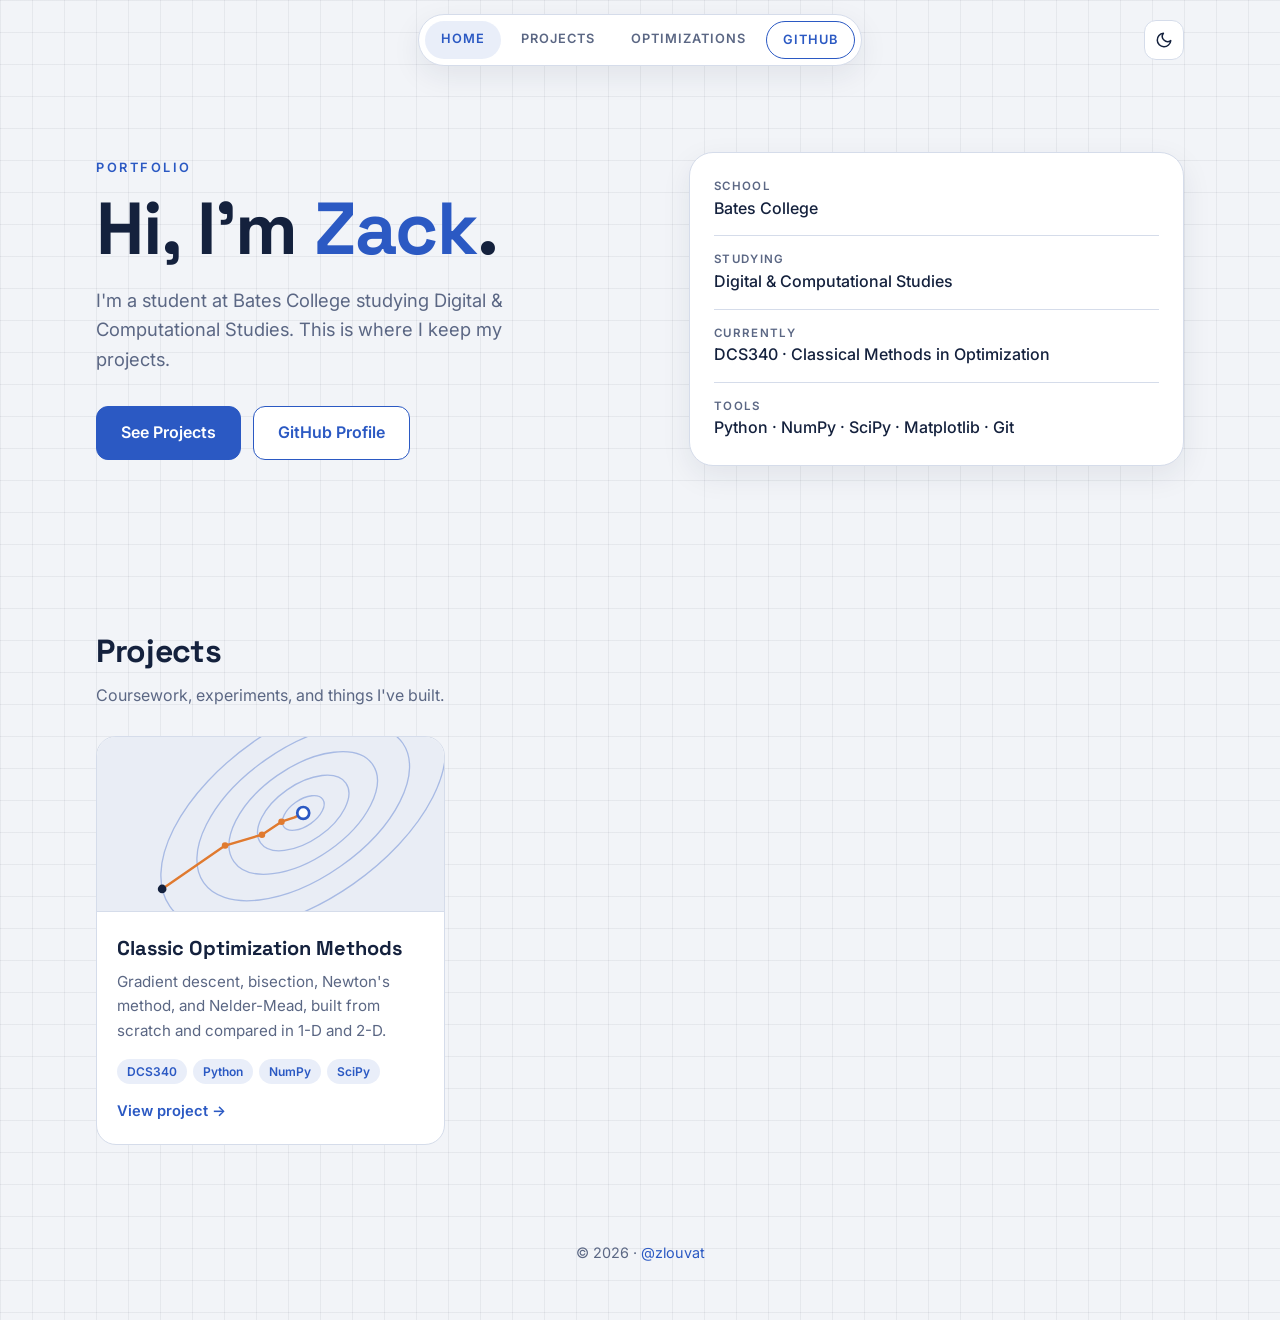
==== commit 05fedc68: "Turn landing page into a project hub; move optimizations to its own page" ====
--- a/index.html
+++ b/index.html
@@ -3,309 +3,27 @@
 <head>
   <meta charset="UTF-8">
   <meta name="viewport" content="width=device-width, initial-scale=1.0">
-  <title>DCS340 Portfolio</title>
-  <meta name="description" content="Classic optimization methods explored in 1-D and 2-D.">
+  <title>Zack's Portfolio</title>
+  <meta name="description" content="Projects and coursework by Zack.">
   <link rel="preconnect" href="https://fonts.googleapis.com">
   <link rel="preconnect" href="https://fonts.gstatic.com" crossorigin>
   <link href="https://fonts.googleapis.com/css2?family=Space+Grotesk:wght@500;700&family=Inter:wght@400;500;600&family=JetBrains+Mono:wght@400;500&display=swap" rel="stylesheet">
+  <link rel="stylesheet" href="style.css">
   <script>
     try {
       var saved = localStorage.getItem("theme");
       if (saved) document.documentElement.setAttribute("data-theme", saved);
     } catch (e) {}
   </script>
-  <style>
-    :root {
-      --bg: #f2f4f8;
-      --grid: rgba(20, 33, 61, 0.06);
-      --surface: #ffffff;
-      --surface-2: #e9edf5;
-      --text: #14213d;
-      --muted: #5b6784;
-      --border: #d5dcea;
-      --accent: #2b59c3;
-      --accent-ink: #ffffff;
-      --accent-soft: rgba(43, 89, 195, 0.1);
-      --path: #e07a2f;
-      --contour: rgba(43, 89, 195, 0.35);
-      --shadow: 0 10px 30px rgba(20, 33, 61, 0.08);
-    }
-    :root[data-theme="dark"] {
-      --bg: #0e131c;
-      --grid: rgba(231, 235, 243, 0.05);
-      --surface: #161d2a;
-      --surface-2: #1d2636;
-      --text: #e7ebf3;
-      --muted: #97a3bd;
-      --border: #2a3448;
-      --accent: #7ea2ff;
-      --accent-ink: #0e131c;
-      --accent-soft: rgba(126, 162, 255, 0.12);
-      --path: #f29a55;
-      --contour: rgba(126, 162, 255, 0.35);
-      --shadow: 0 10px 30px rgba(0, 0, 0, 0.35);
-    }
-    @media (prefers-color-scheme: dark) {
-      :root:not([data-theme="light"]) {
-        --bg: #0e131c;
-        --grid: rgba(231, 235, 243, 0.05);
-        --surface: #161d2a;
-        --surface-2: #1d2636;
-        --text: #e7ebf3;
-        --muted: #97a3bd;
-        --border: #2a3448;
-        --accent: #7ea2ff;
-        --accent-ink: #0e131c;
-        --accent-soft: rgba(126, 162, 255, 0.12);
-        --path: #f29a55;
-        --contour: rgba(126, 162, 255, 0.35);
-        --shadow: 0 10px 30px rgba(0, 0, 0, 0.35);
-      }
-    }
-
-    * { box-sizing: border-box; }
-    html { scroll-behavior: smooth; }
-    body {
-      margin: 0;
-      background-color: var(--bg);
-      background-image:
-        linear-gradient(var(--grid) 1px, transparent 1px),
-        linear-gradient(90deg, var(--grid) 1px, transparent 1px);
-      background-size: 32px 32px;
-      color: var(--text);
-      font-family: "Inter", system-ui, sans-serif;
-      line-height: 1.6;
-    }
-    a { color: var(--accent); text-decoration: none; }
-    code, pre {
-      font-family: "JetBrains Mono", ui-monospace, monospace;
-      font-size: 0.88em;
-    }
-    code {
-      background: var(--surface-2);
-      padding: 0.1em 0.4em;
-      border-radius: 6px;
-    }
-    .wrap { max-width: 1120px; margin: 0 auto; padding: 0 16px; }
-
-    .topbar {
-      position: sticky;
-      top: 0;
-      z-index: 10;
-      padding: 14px 0;
-    }
-    .topbar .wrap { display: flex; justify-content: center; position: relative; }
-    .pill-nav {
-      display: flex;
-      gap: 4px;
-      padding: 6px;
-      background: var(--surface);
-      border: 1px solid var(--border);
-      border-radius: 999px;
-      box-shadow: var(--shadow);
-      overflow-x: auto;
-      max-width: calc(100% - 56px);
-    }
-    .pill-nav a {
-      padding: 8px 16px;
-      border-radius: 999px;
-      color: var(--muted);
-      font-size: 0.8rem;
-      font-weight: 600;
-      letter-spacing: 0.08em;
-      text-transform: uppercase;
-      white-space: nowrap;
-    }
-    .pill-nav a:hover { background: var(--surface-2); color: var(--text); }
-    .pill-nav a.gh { border: 1px solid var(--accent); color: var(--accent); }
-    .theme-btn {
-      position: absolute;
-      right: 16px;
-      top: 50%;
-      transform: translateY(-50%);
-      width: 40px;
-      height: 40px;
-      border-radius: 12px;
-      border: 1px solid var(--border);
-      background: var(--surface);
-      color: var(--text);
-      cursor: pointer;
-      display: grid;
-      place-items: center;
-    }
-
-    .hero {
-      display: grid;
-      grid-template-columns: 1.1fr 1fr;
-      gap: 48px;
-      align-items: center;
-      padding: 72px 0 96px;
-    }
-    .eyebrow {
-      margin: 0 0 12px;
-      color: var(--accent);
-      font-size: 0.8rem;
-      font-weight: 600;
-      letter-spacing: 0.2em;
-      text-transform: uppercase;
-    }
-    .hero h1 {
-      margin: 0 0 20px;
-      font-family: "Space Grotesk", sans-serif;
-      font-weight: 700;
-      font-size: clamp(2.6rem, 6vw, 4.6rem);
-      line-height: 1.02;
-      letter-spacing: -0.02em;
-    }
-    .hero h1 span { color: var(--accent); }
-    .hero .sub {
-      margin: 0 0 32px;
-      max-width: 34ch;
-      color: var(--muted);
-      font-size: 1.15rem;
-    }
-    .btns { display: flex; flex-wrap: wrap; gap: 12px; }
-    .btn {
-      padding: 13px 24px;
-      border-radius: 12px;
-      font-weight: 600;
-      border: 1.5px solid var(--accent);
-    }
-    .btn.primary { background: var(--accent); color: var(--accent-ink); }
-    .btn.ghost { color: var(--accent); background: var(--surface); }
-
-    .panel {
-      background: var(--surface);
-      border: 1px solid var(--border);
-      border-radius: 24px;
-      padding: 24px;
-      box-shadow: var(--shadow);
-    }
-    .plot {
-      background: var(--surface-2);
-      border-radius: 16px;
-      overflow: hidden;
-    }
-    .plot svg { display: block; width: 100%; height: auto; }
-    .legend {
-      display: flex;
-      flex-wrap: wrap;
-      gap: 16px;
-      margin: 12px 0 20px;
-      color: var(--muted);
-      font-size: 0.82rem;
-    }
-    .legend i {
-      display: inline-block;
-      width: 10px;
-      height: 10px;
-      border-radius: 50%;
-      margin-right: 6px;
-      vertical-align: middle;
-    }
-    .stats { display: grid; grid-template-columns: repeat(3, 1fr); gap: 10px; }
-    .stat {
-      text-align: center;
-      padding: 12px 6px;
-      border: 1px solid var(--border);
-      border-radius: 14px;
-    }
-    .stat b {
-      display: block;
-      font-family: "Space Grotesk", sans-serif;
-      font-size: 1.6rem;
-      line-height: 1.2;
-    }
-    .stat span {
-      display: block;
-      line-height: 1.3;
-      color: var(--muted);
-      font-size: 0.7rem;
-      letter-spacing: 0.08em;
-      text-transform: uppercase;
-    }
-
-    section { padding: 64px 0; }
-    .section-head { margin-bottom: 28px; }
-    .section-head h2 {
-      margin: 0 0 6px;
-      font-family: "Space Grotesk", sans-serif;
-      font-size: 2rem;
-      letter-spacing: -0.01em;
-    }
-    .section-head p { margin: 0; color: var(--muted); }
-    .fn {
-      display: inline-block;
-      margin-top: 14px;
-      padding: 8px 14px;
-      border-radius: 999px;
-      background: var(--accent-soft);
-      font-size: 0.92rem;
-    }
-    .fn code { background: none; padding: 0; }
-
-    .cards { display: grid; grid-template-columns: repeat(auto-fill, minmax(250px, 1fr)); gap: 16px; }
-    .card {
-      background: var(--surface);
-      border: 1px solid var(--border);
-      border-radius: 18px;
-      padding: 20px;
-      transition: transform 0.15s ease, box-shadow 0.15s ease;
-    }
-    .card:hover { transform: translateY(-3px); box-shadow: var(--shadow); }
-    .card .num {
-      color: var(--accent);
-      font-family: "JetBrains Mono", monospace;
-      font-size: 0.8rem;
-    }
-    .card h3 { margin: 6px 0 4px; font-family: "Space Grotesk", sans-serif; font-size: 1.15rem; }
-    .card .tag { margin: 0 0 10px; font-size: 0.85rem; }
-    .card p { margin: 0; color: var(--muted); font-size: 0.93rem; }
-    .file-link { display: inline-block; margin-top: 20px; font-weight: 600; }
-
-    .notes { padding: 28px; }
-    .notes h3 { margin: 0 0 12px; font-family: "Space Grotesk", sans-serif; }
-    .notes ul { margin: 0; padding-left: 20px; }
-    .notes li { margin-bottom: 12px; }
-    .notes li::marker { color: var(--accent); }
-
-    pre {
-      margin: 0 0 16px;
-      padding: 20px;
-      background: var(--surface-2);
-      border-radius: 14px;
-      overflow-x: auto;
-    }
-    pre code { background: none; padding: 0; }
-    .run p { margin: 0; color: var(--muted); }
-
-    footer { padding: 32px 0 56px; color: var(--muted); font-size: 0.9rem; text-align: center; }
-
-    .hero > * { min-width: 0; }
-
-    @media (max-width: 860px) {
-      .hero { grid-template-columns: minmax(0, 1fr); padding: 40px 0 56px; gap: 36px; }
-      .topbar .wrap { justify-content: flex-start; }
-    }
-    @media (max-width: 480px) {
-      .hero h1 { font-size: 2.3rem; }
-      .pill-nav a { padding: 8px 12px; }
-      .panel { padding: 16px; }
-      .stat b { font-size: 1.3rem; }
-      .stat span { font-size: 0.62rem; letter-spacing: 0.04em; }
-    }
-  </style>
 </head>
 <body>
   <div class="topbar">
     <div class="wrap">
       <nav class="pill-nav">
-        <a href="#top">Home</a>
-        <a href="#one-d">1-D</a>
-        <a href="#two-d">2-D</a>
-        <a href="#notes">Notes</a>
-        <a href="#running">Run</a>
-        <a class="gh" href="https://github.com/zlouvat/Optimizations-Portfolio">GitHub</a>
+        <a class="active" href="">Home</a>
+        <a href="#projects">Projects</a>
+        <a href="optimizations/">Optimizations</a>
+        <a class="gh" href="https://github.com/zlouvat">GitHub</a>
       </nav>
       <button class="theme-btn" id="theme-btn" aria-label="Toggle dark mode">
         <svg width="18" height="18" viewBox="0 0 24 24" fill="none" stroke="currentColor" stroke-width="2" stroke-linecap="round" stroke-linejoin="round"><path d="M21 12.79A9 9 0 1 1 11.21 3 7 7 0 0 0 21 12.79z"/></svg>
@@ -316,180 +34,85 @@
   <main class="wrap" id="top">
     <div class="hero">
       <div>
-        <p class="eyebrow">DCS340 Portfolio</p>
-        <h1>Classic <span>Optimization</span> Methods</h1>
-        <p class="sub">Building each method from scratch and watching how it finds the top of a curve or the bottom of a surface.</p>
+        <p class="eyebrow">Portfolio</p>
+        <h1>Hi, I'm <span>Zack</span>.</h1>
+        <p class="sub">I'm a student at Bates College studying Digital &amp; Computational Studies. This is where I keep my projects.</p>
         <div class="btns">
-          <a class="btn primary" href="#one-d">Explore Methods</a>
-          <a class="btn ghost" href="https://github.com/zlouvat/Optimizations-Portfolio">View on GitHub</a>
+          <a class="btn primary" href="#projects">See Projects</a>
+          <a class="btn ghost" href="https://github.com/zlouvat">GitHub Profile</a>
         </div>
       </div>
 
       <div class="panel">
-        <div class="plot">
-          <svg viewBox="0 0 300 300" role="img" aria-label="Contour plot of f(x, y) = (x - 2)^2 - xy + (y - 3)^2 with gradient descent and Newton paths from (0, 0) to the minimum">
-            <g fill="none" stroke="var(--contour)" stroke-width="1.2" transform="rotate(-45 160 138.2)">
-              <ellipse cx="160" cy="138.2" rx="27.3" ry="15.7"/>
-              <ellipse cx="160" cy="138.2" rx="54.5" ry="31.5"/>
-              <ellipse cx="160" cy="138.2" rx="86.2" ry="49.8"/>
-              <ellipse cx="160" cy="138.2" rx="115.7" ry="66.8"/>
-              <ellipse cx="160" cy="138.2" rx="144.3" ry="83.3"/>
-              <ellipse cx="160" cy="138.2" rx="194.1" ry="112.1"/>
-            </g>
-            <line x1="32.7" y1="283.6" x2="160" y2="138.2" stroke="var(--accent)" stroke-width="2" stroke-dasharray="5 5"/>
-            <polyline fill="none" stroke="var(--path)" stroke-width="2.2" stroke-linejoin="round"
-              points="32.7,283.6 87.3,201.8 128.2,174.5 141.8,154.1 152.0,147.3 155.5,142.2 158.0,140.5 158.9,139.2 159.5,138.8 160,138.2"/>
-            <g fill="var(--path)">
-              <circle cx="87.3" cy="201.8" r="3.2"/>
-              <circle cx="128.2" cy="174.5" r="3.2"/>
-              <circle cx="141.8" cy="154.1" r="3.2"/>
-              <circle cx="152.0" cy="147.3" r="3.2"/>
-              <circle cx="155.5" cy="142.2" r="3.2"/>
-            </g>
-            <circle cx="32.7" cy="283.6" r="4.5" fill="var(--text)"/>
-            <circle cx="160" cy="138.2" r="6" fill="var(--surface)" stroke="var(--accent)" stroke-width="2.5"/>
-            <text x="42" y="287" font-family="JetBrains Mono, monospace" font-size="10" fill="var(--muted)">start (0, 0)</text>
-            <text x="172" y="128" font-family="JetBrains Mono, monospace" font-size="10" fill="var(--muted)">min (4.67, 5.33)</text>
-          </svg>
-        </div>
-        <div class="legend">
-          <span><i style="background: var(--path)"></i>Gradient descent, α = 0.5</span>
-          <span><i style="background: var(--accent)"></i>Newton's method, 1 step</span>
-        </div>
-        <div class="stats">
-          <div class="stat"><b>9</b><span>Methods</span></div>
-          <div class="stat"><b>2</b><span>Dimensions</span></div>
-          <div class="stat"><b>5</b><span>Test functions</span></div>
-        </div>
+        <ul class="now">
+          <li>
+            <span class="label">School</span>
+            <span class="value">Bates College</span>
+          </li>
+          <li>
+            <span class="label">Studying</span>
+            <span class="value">Digital &amp; Computational Studies</span>
+          </li>
+          <li>
+            <span class="label">Currently</span>
+            <span class="value">DCS340 · Classical Methods in Optimization</span>
+          </li>
+          <li>
+            <span class="label">Tools</span>
+            <span class="value">Python · NumPy · SciPy · Matplotlib · Git</span>
+          </li>
+        </ul>
       </div>
     </div>
 
-    <section id="one-d">
+    <section id="projects">
       <div class="section-head">
-        <h2>1-D Methods</h2>
-        <p>Finding the maximum of a single-variable function.</p>
-        <div class="fn">f(x) = <code>4 − (x − 2)²</code> · max at <code>x = 2</code></div>
+        <h2>Projects</h2>
+        <p>Coursework, experiments, and things I've built.</p>
       </div>
-      <div class="cards">
-        <div class="card">
-          <span class="num">01</span>
-          <h3>Guess &amp; Check</h3>
-          <p class="tag"><code>Guess_And_Check()</code></p>
-          <p>Evaluate f on a coarse grid and pick the largest value.</p>
-        </div>
-        <div class="card">
-          <span class="num">02</span>
-          <h3>Plotting</h3>
-          <p class="tag"><code>Plotting()</code></p>
-          <p>Plot f on [0, 4] to see the peak before searching for it.</p>
-        </div>
-        <div class="card">
-          <span class="num">03</span>
-          <h3>Gradient Ascent</h3>
-          <p class="tag"><code>Gradient_opt()</code></p>
-          <p>Step uphill with <code>x ← x + α·f′(x)</code> using a fixed learning rate.</p>
-        </div>
-        <div class="card">
-          <span class="num">04</span>
-          <h3>Bisection</h3>
-          <p class="tag"><code>Bisection()</code></p>
-          <p>Halve a bracket around the root of <code>f′(x)</code> until it's within tolerance.</p>
-        </div>
-        <div class="card">
-          <span class="num">05</span>
-          <h3>Newton's Method</h3>
-          <p class="tag"><code>newtons_optimization()</code></p>
-          <p><code>xₙ₊₁ = xₙ − f′(xₙ) / f″(xₙ)</code>, tested on cubic, quartic, damped-wave, rational, and log functions.</p>
-        </div>
-      </div>
-      <a class="file-link" href="https://github.com/zlouvat/Optimizations-Portfolio/blob/main/classic_optimization.py">View classic_optimization.py →</a>
-    </section>
-
-    <section id="two-d">
-      <div class="section-head">
-        <h2>2-D Methods</h2>
-        <p>Finding the minimum of a two-variable surface.</p>
-        <div class="fn">f(x, y) = <code>(x − 2)² − xy + (y − 3)²</code> · min at <code>(14/3, 16/3)</code></div>
-      </div>
-      <div class="cards">
-        <div class="card">
-          <span class="num">01</span>
-          <h3>Surface Visualization</h3>
-          <p class="tag"><code>vizualization()</code></p>
-          <p>3-D surface plot of f to see the bowl shape.</p>
-        </div>
-        <div class="card">
-          <span class="num">02</span>
-          <h3>Nelder-Mead</h3>
-          <p class="tag"><code>Bisection_Nelder_Mead()</code></p>
-          <p>SciPy's derivative-free simplex search, used as a baseline.</p>
-        </div>
-        <div class="card">
-          <span class="num">03</span>
-          <h3>Gradient Descent</h3>
-          <p class="tag"><code>Gradient_2D()</code></p>
-          <p>Step downhill with <code>v ← v − α·∇f(v)</code>.</p>
-        </div>
-        <div class="card">
-          <span class="num">04</span>
-          <h3>Newton's Method</h3>
-          <p class="tag"><code>Newtons_2D()</code></p>
-          <p>Solve <code>HΔ = ∇f</code> each step, which is exact in one step for a quadratic.</p>
-        </div>
-      </div>
-      <a class="file-link" href="https://github.com/zlouvat/Optimizations-Portfolio/blob/main/2D-Optimizations.py">View 2D-Optimizations.py →</a>
-    </section>
-
-    <section id="notes">
-      <div class="section-head">
-        <h2>Takehome Notes</h2>
-        <p>Reflections after each play session.</p>
-      </div>
-      <div class="panel notes">
-        <h3>Gradient</h3>
-        <ul>
-          <li>Extremely sensitive to the learning rate, this is interesting after having tried many different equations as I'm unsure why you wouldn't just increase the learning rate to reach the optimum point earlier. I was unable to find an equation that increasing the learning rate had falsified the outcome or reduced the meaning of the outcome.
-            <ul>
-              <li>After further looking into equations, this learning rate, when too large, can jump completely over the maximum which can impact the final product, seeming like it's unfinished at certain points.</li>
-            </ul>
-          </li>
-          <li>I can see why the gradient method is using a lot in machine learning, it's one of the simplest and it's efficient at what it does. I wonder how different algorithms, like newtons, and bisection would do in a machine learning space. I'd imagine there are different applications for each of them, some may excel in areas better than others.</li>
-        </ul>
-      </div>
-    </section>
-
-    <section id="running">
-      <div class="section-head">
-        <h2>Running the Code</h2>
-        <p>Python 3 with NumPy, Matplotlib, and SciPy.</p>
-      </div>
-      <div class="panel run">
-        <pre><code>git clone https://github.com/zlouvat/Optimizations-Portfolio.git
-cd Optimizations-Portfolio
-pip install numpy matplotlib scipy
-
-python classic_optimization.py
-python 2D-Optimizations.py</code></pre>
-        <p>Each script runs one method by default. To try a different one, uncomment its call in the <code>if __name__ == "__main__":</code> block at the bottom of the file.</p>
+      <div class="projects">
+        <a class="project" href="optimizations/">
+          <div class="thumb">
+            <svg viewBox="0 0 320 160" aria-hidden="true">
+              <g fill="none" stroke="var(--contour)" stroke-width="1.2" transform="rotate(-35 190 70)">
+                <ellipse cx="190" cy="70" rx="22" ry="12"/>
+                <ellipse cx="190" cy="70" rx="48" ry="26"/>
+                <ellipse cx="190" cy="70" rx="78" ry="42"/>
+                <ellipse cx="190" cy="70" rx="112" ry="60"/>
+                <ellipse cx="190" cy="70" rx="150" ry="80"/>
+              </g>
+              <polyline fill="none" stroke="var(--path)" stroke-width="2.2" stroke-linejoin="round" points="60,140 118,100 152,90 170,78 182,74 190,70"/>
+              <g fill="var(--path)">
+                <circle cx="118" cy="100" r="3"/>
+                <circle cx="152" cy="90" r="3"/>
+                <circle cx="170" cy="78" r="3"/>
+              </g>
+              <circle cx="60" cy="140" r="4" fill="var(--text)"/>
+              <circle cx="190" cy="70" r="5.5" fill="var(--surface)" stroke="var(--accent)" stroke-width="2.5"/>
+            </svg>
+          </div>
+          <div class="body">
+            <h3>Classic Optimization Methods</h3>
+            <p>Gradient descent, bisection, Newton's method, and Nelder-Mead, built from scratch and compared in 1-D and 2-D.</p>
+            <div class="chips">
+              <span class="chip">DCS340</span>
+              <span class="chip">Python</span>
+              <span class="chip">NumPy</span>
+              <span class="chip">SciPy</span>
+            </div>
+            <span class="go">View project →</span>
+          </div>
+        </a>
       </div>
     </section>
   </main>
 
   <footer>
     <div class="wrap">
-      DCS340 · Introduction to Classical Methods in Optimization · <a href="https://github.com/zlouvat">@zlouvat</a>
+      © 2026 · <a href="https://github.com/zlouvat">@zlouvat</a>
     </div>
   </footer>
 
-  <script>
-    document.getElementById("theme-btn").addEventListener("click", function () {
-      var root = document.documentElement;
-      var current = root.getAttribute("data-theme") ||
-        (window.matchMedia("(prefers-color-scheme: dark)").matches ? "dark" : "light");
-      var next = current === "dark" ? "light" : "dark";
-      root.setAttribute("data-theme", next);
-      try { localStorage.setItem("theme", next); } catch (e) {}
-    });
-  </script>
+  <script src="theme.js"></script>
 </body>
 </html>
--- a/style.css
+++ b/style.css
@@ -0,0 +1,338 @@
+:root {
+  --bg: #f2f4f8;
+  --grid: rgba(20, 33, 61, 0.06);
+  --surface: #ffffff;
+  --surface-2: #e9edf5;
+  --text: #14213d;
+  --muted: #5b6784;
+  --border: #d5dcea;
+  --accent: #2b59c3;
+  --accent-ink: #ffffff;
+  --accent-soft: rgba(43, 89, 195, 0.1);
+  --path: #e07a2f;
+  --contour: rgba(43, 89, 195, 0.35);
+  --shadow: 0 10px 30px rgba(20, 33, 61, 0.08);
+}
+:root[data-theme="dark"] {
+  --bg: #0e131c;
+  --grid: rgba(231, 235, 243, 0.05);
+  --surface: #161d2a;
+  --surface-2: #1d2636;
+  --text: #e7ebf3;
+  --muted: #97a3bd;
+  --border: #2a3448;
+  --accent: #7ea2ff;
+  --accent-ink: #0e131c;
+  --accent-soft: rgba(126, 162, 255, 0.12);
+  --path: #f29a55;
+  --contour: rgba(126, 162, 255, 0.35);
+  --shadow: 0 10px 30px rgba(0, 0, 0, 0.35);
+}
+@media (prefers-color-scheme: dark) {
+  :root:not([data-theme="light"]) {
+    --bg: #0e131c;
+    --grid: rgba(231, 235, 243, 0.05);
+    --surface: #161d2a;
+    --surface-2: #1d2636;
+    --text: #e7ebf3;
+    --muted: #97a3bd;
+    --border: #2a3448;
+    --accent: #7ea2ff;
+    --accent-ink: #0e131c;
+    --accent-soft: rgba(126, 162, 255, 0.12);
+    --path: #f29a55;
+    --contour: rgba(126, 162, 255, 0.35);
+    --shadow: 0 10px 30px rgba(0, 0, 0, 0.35);
+  }
+}
+
+* { box-sizing: border-box; }
+html { scroll-behavior: smooth; }
+body {
+  margin: 0;
+  background-color: var(--bg);
+  background-image:
+    linear-gradient(var(--grid) 1px, transparent 1px),
+    linear-gradient(90deg, var(--grid) 1px, transparent 1px);
+  background-size: 32px 32px;
+  color: var(--text);
+  font-family: "Inter", system-ui, sans-serif;
+  line-height: 1.6;
+}
+a { color: var(--accent); text-decoration: none; }
+code, pre {
+  font-family: "JetBrains Mono", ui-monospace, monospace;
+  font-size: 0.88em;
+}
+code {
+  background: var(--surface-2);
+  padding: 0.1em 0.4em;
+  border-radius: 6px;
+}
+.wrap { max-width: 1120px; margin: 0 auto; padding: 0 16px; }
+
+.topbar {
+  position: sticky;
+  top: 0;
+  z-index: 10;
+  padding: 14px 0;
+}
+.topbar .wrap { display: flex; justify-content: center; position: relative; }
+.pill-nav {
+  display: flex;
+  gap: 4px;
+  padding: 6px;
+  background: var(--surface);
+  border: 1px solid var(--border);
+  border-radius: 999px;
+  box-shadow: var(--shadow);
+  overflow-x: auto;
+  max-width: calc(100% - 56px);
+}
+.pill-nav a {
+  padding: 8px 16px;
+  border-radius: 999px;
+  color: var(--muted);
+  font-size: 0.8rem;
+  font-weight: 600;
+  letter-spacing: 0.08em;
+  text-transform: uppercase;
+  white-space: nowrap;
+}
+.pill-nav a:hover { background: var(--surface-2); color: var(--text); }
+.pill-nav a.gh { border: 1px solid var(--accent); color: var(--accent); }
+.theme-btn {
+  position: absolute;
+  right: 16px;
+  top: 50%;
+  transform: translateY(-50%);
+  width: 40px;
+  height: 40px;
+  border-radius: 12px;
+  border: 1px solid var(--border);
+  background: var(--surface);
+  color: var(--text);
+  cursor: pointer;
+  display: grid;
+  place-items: center;
+}
+
+.hero {
+  display: grid;
+  grid-template-columns: 1.1fr 1fr;
+  gap: 48px;
+  align-items: center;
+  padding: 72px 0 96px;
+}
+.eyebrow {
+  margin: 0 0 12px;
+  color: var(--accent);
+  font-size: 0.8rem;
+  font-weight: 600;
+  letter-spacing: 0.2em;
+  text-transform: uppercase;
+}
+.hero h1 {
+  margin: 0 0 20px;
+  font-family: "Space Grotesk", sans-serif;
+  font-weight: 700;
+  font-size: clamp(2.6rem, 6vw, 4.6rem);
+  line-height: 1.02;
+  letter-spacing: -0.02em;
+}
+.hero h1 span { color: var(--accent); }
+.hero .sub {
+  margin: 0 0 32px;
+  max-width: 34ch;
+  color: var(--muted);
+  font-size: 1.15rem;
+}
+.btns { display: flex; flex-wrap: wrap; gap: 12px; }
+.btn {
+  padding: 13px 24px;
+  border-radius: 12px;
+  font-weight: 600;
+  border: 1.5px solid var(--accent);
+}
+.btn.primary { background: var(--accent); color: var(--accent-ink); }
+.btn.ghost { color: var(--accent); background: var(--surface); }
+
+.panel {
+  background: var(--surface);
+  border: 1px solid var(--border);
+  border-radius: 24px;
+  padding: 24px;
+  box-shadow: var(--shadow);
+}
+.plot {
+  background: var(--surface-2);
+  border-radius: 16px;
+  overflow: hidden;
+}
+.plot svg { display: block; width: 100%; height: auto; }
+.legend {
+  display: flex;
+  flex-wrap: wrap;
+  gap: 16px;
+  margin: 12px 0 20px;
+  color: var(--muted);
+  font-size: 0.82rem;
+}
+.legend i {
+  display: inline-block;
+  width: 10px;
+  height: 10px;
+  border-radius: 50%;
+  margin-right: 6px;
+  vertical-align: middle;
+}
+.stats { display: grid; grid-template-columns: repeat(3, 1fr); gap: 10px; }
+.stat {
+  text-align: center;
+  padding: 12px 6px;
+  border: 1px solid var(--border);
+  border-radius: 14px;
+}
+.stat b {
+  display: block;
+  font-family: "Space Grotesk", sans-serif;
+  font-size: 1.6rem;
+  line-height: 1.2;
+}
+.stat span {
+  display: block;
+  line-height: 1.3;
+  color: var(--muted);
+  font-size: 0.7rem;
+  letter-spacing: 0.08em;
+  text-transform: uppercase;
+}
+
+section { padding: 64px 0; }
+.section-head { margin-bottom: 28px; }
+.section-head h2 {
+  margin: 0 0 6px;
+  font-family: "Space Grotesk", sans-serif;
+  font-size: 2rem;
+  letter-spacing: -0.01em;
+}
+.section-head p { margin: 0; color: var(--muted); }
+.fn {
+  display: inline-block;
+  margin-top: 14px;
+  padding: 8px 14px;
+  border-radius: 999px;
+  background: var(--accent-soft);
+  font-size: 0.92rem;
+}
+.fn code { background: none; padding: 0; }
+
+.cards { display: grid; grid-template-columns: repeat(auto-fill, minmax(250px, 1fr)); gap: 16px; }
+.card {
+  background: var(--surface);
+  border: 1px solid var(--border);
+  border-radius: 18px;
+  padding: 20px;
+  transition: transform 0.15s ease, box-shadow 0.15s ease;
+}
+.card:hover { transform: translateY(-3px); box-shadow: var(--shadow); }
+.card .num {
+  color: var(--accent);
+  font-family: "JetBrains Mono", monospace;
+  font-size: 0.8rem;
+}
+.card h3 { margin: 6px 0 4px; font-family: "Space Grotesk", sans-serif; font-size: 1.15rem; }
+.card .tag { margin: 0 0 10px; font-size: 0.85rem; }
+.card p { margin: 0; color: var(--muted); font-size: 0.93rem; }
+.file-link { display: inline-block; margin-top: 20px; font-weight: 600; }
+
+.notes { padding: 28px; }
+.notes h3 { margin: 0 0 12px; font-family: "Space Grotesk", sans-serif; }
+.notes ul { margin: 0; padding-left: 20px; }
+.notes li { margin-bottom: 12px; }
+.notes li::marker { color: var(--accent); }
+
+pre {
+  margin: 0 0 16px;
+  padding: 20px;
+  background: var(--surface-2);
+  border-radius: 14px;
+  overflow-x: auto;
+}
+pre code { background: none; padding: 0; }
+.run p { margin: 0; color: var(--muted); }
+
+footer { padding: 32px 0 56px; color: var(--muted); font-size: 0.9rem; text-align: center; }
+
+.hero > * { min-width: 0; }
+
+@media (max-width: 860px) {
+  .hero { grid-template-columns: minmax(0, 1fr); padding: 40px 0 56px; gap: 36px; }
+  .topbar .wrap { justify-content: flex-start; }
+}
+@media (max-width: 480px) {
+  .hero h1 { font-size: 2.3rem; }
+  .pill-nav a { padding: 8px 12px; }
+  .panel { padding: 16px; }
+  .stat b { font-size: 1.3rem; }
+  .stat span { font-size: 0.62rem; letter-spacing: 0.04em; }
+}
+
+.pill-nav a.active { background: var(--accent-soft); color: var(--accent); }
+
+.subnav { display: flex; flex-wrap: wrap; gap: 8px; margin-top: 28px; }
+.subnav a {
+  padding: 6px 14px;
+  border: 1px solid var(--border);
+  border-radius: 999px;
+  background: var(--surface);
+  color: var(--muted);
+  font-size: 0.85rem;
+  font-weight: 500;
+}
+.subnav a:hover { color: var(--accent); border-color: var(--accent); }
+
+.now { margin: 0; padding: 0; list-style: none; }
+.now li { padding: 14px 0; border-bottom: 1px solid var(--border); }
+.now li:first-child { padding-top: 0; }
+.now li:last-child { border-bottom: none; padding-bottom: 0; }
+.now .label {
+  display: block;
+  color: var(--muted);
+  font-size: 0.72rem;
+  font-weight: 600;
+  letter-spacing: 0.12em;
+  text-transform: uppercase;
+}
+.now .value { font-weight: 500; }
+
+.projects { display: grid; grid-template-columns: repeat(auto-fill, minmax(320px, 1fr)); gap: 20px; }
+.project {
+  display: flex;
+  flex-direction: column;
+  background: var(--surface);
+  border: 1px solid var(--border);
+  border-radius: 20px;
+  overflow: hidden;
+  color: var(--text);
+  transition: transform 0.15s ease, box-shadow 0.15s ease;
+}
+.project:hover { transform: translateY(-4px); box-shadow: var(--shadow); text-decoration: none; }
+.project .thumb { background: var(--surface-2); border-bottom: 1px solid var(--border); }
+.project .thumb svg { display: block; width: 100%; height: auto; }
+.project .body { padding: 20px; display: flex; flex-direction: column; flex: 1; }
+.project h3 { margin: 0 0 6px; font-family: "Space Grotesk", sans-serif; font-size: 1.25rem; }
+.project p { margin: 0 0 16px; color: var(--muted); font-size: 0.95rem; }
+.chips { display: flex; flex-wrap: wrap; gap: 6px; margin-top: auto; }
+.chip {
+  padding: 3px 10px;
+  border-radius: 999px;
+  background: var(--accent-soft);
+  color: var(--accent);
+  font-size: 0.75rem;
+  font-weight: 600;
+}
+.project .go { margin-top: 16px; color: var(--accent); font-weight: 600; font-size: 0.92rem; }
+@media (max-width: 480px) {
+  .projects { grid-template-columns: minmax(0, 1fr); }
+}
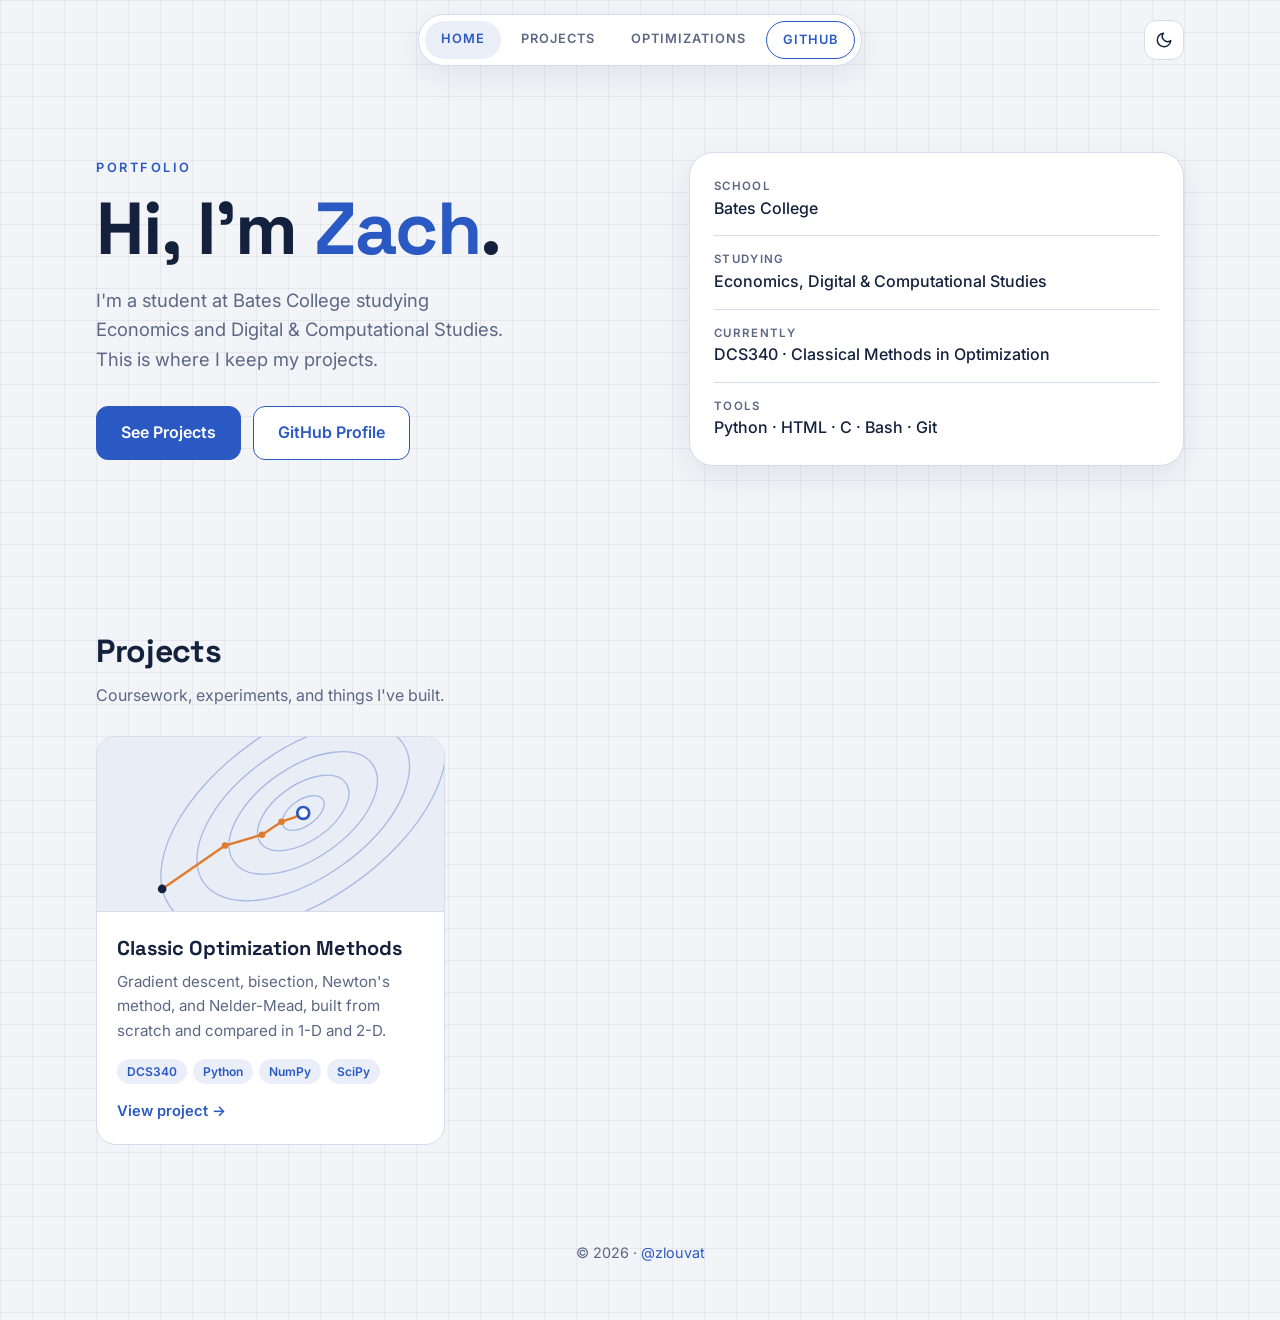
==== commit f66d55be: "Turn landing page into a project hub; move optimizations to its own page" ====
--- a/index.html
+++ b/index.html
@@ -1,118 +1,162 @@
-<!DOCTYPE html>
+<!doctype html>
 <html lang="en">
-<head>
-  <meta charset="UTF-8">
-  <meta name="viewport" content="width=device-width, initial-scale=1.0">
-  <title>Zack's Portfolio</title>
-  <meta name="description" content="Projects and coursework by Zack.">
-  <link rel="preconnect" href="https://fonts.googleapis.com">
-  <link rel="preconnect" href="https://fonts.gstatic.com" crossorigin>
-  <link href="https://fonts.googleapis.com/css2?family=Space+Grotesk:wght@500;700&family=Inter:wght@400;500;600&family=JetBrains+Mono:wght@400;500&display=swap" rel="stylesheet">
-  <link rel="stylesheet" href="style.css">
-  <script>
-    try {
-      var saved = localStorage.getItem("theme");
-      if (saved) document.documentElement.setAttribute("data-theme", saved);
-    } catch (e) {}
-  </script>
-</head>
-<body>
-  <div class="topbar">
-    <div class="wrap">
-      <nav class="pill-nav">
-        <a class="active" href="">Home</a>
-        <a href="#projects">Projects</a>
-        <a href="optimizations/">Optimizations</a>
-        <a class="gh" href="https://github.com/zlouvat">GitHub</a>
-      </nav>
-      <button class="theme-btn" id="theme-btn" aria-label="Toggle dark mode">
-        <svg width="18" height="18" viewBox="0 0 24 24" fill="none" stroke="currentColor" stroke-width="2" stroke-linecap="round" stroke-linejoin="round"><path d="M21 12.79A9 9 0 1 1 11.21 3 7 7 0 0 0 21 12.79z"/></svg>
-      </button>
+  <head>
+    <meta charset="UTF-8" />
+    <meta name="viewport" content="width=device-width, initial-scale=1.0" />
+    <title>Zach's Portfolio</title>
+    <meta name="description" content="Projects and coursework by Zach." />
+    <link rel="preconnect" href="https://fonts.googleapis.com" />
+    <link rel="preconnect" href="https://fonts.gstatic.com" crossorigin />
+    <link
+      href="https://fonts.googleapis.com/css2?family=Space+Grotesk:wght@500;700&family=Inter:wght@400;500;600&family=JetBrains+Mono:wght@400;500&display=swap"
+      rel="stylesheet"
+    />
+    <link rel="stylesheet" href="style.css" />
+    <script>
+      try {
+        var saved = localStorage.getItem("theme");
+        if (saved) document.documentElement.setAttribute("data-theme", saved);
+      } catch (e) {}
+    </script>
+  </head>
+  <body>
+    <div class="topbar">
+      <div class="wrap">
+        <nav class="pill-nav">
+          <a class="active" href="">Home</a>
+          <a href="#projects">Projects</a>
+          <a href="optimizations/">Optimizations</a>
+          <a class="gh" href="https://github.com/zlouvat">GitHub</a>
+        </nav>
+        <button class="theme-btn" id="theme-btn" aria-label="Toggle dark mode">
+          <svg
+            width="18"
+            height="18"
+            viewBox="0 0 24 24"
+            fill="none"
+            stroke="currentColor"
+            stroke-width="2"
+            stroke-linecap="round"
+            stroke-linejoin="round"
+          >
+            <path d="M21 12.79A9 9 0 1 1 11.21 3 7 7 0 0 0 21 12.79z" />
+          </svg>
+        </button>
+      </div>
     </div>
-  </div>
 
-  <main class="wrap" id="top">
-    <div class="hero">
-      <div>
-        <p class="eyebrow">Portfolio</p>
-        <h1>Hi, I'm <span>Zack</span>.</h1>
-        <p class="sub">I'm a student at Bates College studying Digital &amp; Computational Studies. This is where I keep my projects.</p>
-        <div class="btns">
-          <a class="btn primary" href="#projects">See Projects</a>
-          <a class="btn ghost" href="https://github.com/zlouvat">GitHub Profile</a>
+    <main class="wrap" id="top">
+      <div class="hero">
+        <div>
+          <p class="eyebrow">Portfolio</p>
+          <h1>Hi, I'm <span>Zach</span>.</h1>
+          <p class="sub">
+            I'm a student at Bates College studying Economics and Digital &amp;
+            Computational Studies. This is where I keep my projects.
+          </p>
+          <div class="btns">
+            <a class="btn primary" href="#projects">See Projects</a>
+            <a class="btn ghost" href="https://github.com/zlouvat"
+              >GitHub Profile</a
+            >
+          </div>
+        </div>
+
+        <div class="panel">
+          <ul class="now">
+            <li>
+              <span class="label">School</span>
+              <span class="value">Bates College</span>
+            </li>
+            <li>
+              <span class="label">Studying</span>
+              <span class="value"
+                >Economics, Digital &amp; Computational Studies</span
+              >
+            </li>
+            <li>
+              <span class="label">Currently</span>
+              <span class="value"
+                >DCS340 · Classical Methods in Optimization</span
+              >
+            </li>
+            <li>
+              <span class="label">Tools</span>
+              <span class="value">Python · HTML · C · Bash · Git</span>
+            </li>
+          </ul>
         </div>
       </div>
 
-      <div class="panel">
-        <ul class="now">
-          <li>
-            <span class="label">School</span>
-            <span class="value">Bates College</span>
-          </li>
-          <li>
-            <span class="label">Studying</span>
-            <span class="value">Digital &amp; Computational Studies</span>
-          </li>
-          <li>
-            <span class="label">Currently</span>
-            <span class="value">DCS340 · Classical Methods in Optimization</span>
-          </li>
-          <li>
-            <span class="label">Tools</span>
-            <span class="value">Python · NumPy · SciPy · Matplotlib · Git</span>
-          </li>
-        </ul>
+      <section id="projects">
+        <div class="section-head">
+          <h2>Projects</h2>
+          <p>Coursework, experiments, and things I've built.</p>
+        </div>
+        <div class="projects">
+          <a class="project" href="optimizations/">
+            <div class="thumb">
+              <svg viewBox="0 0 320 160" aria-hidden="true">
+                <g
+                  fill="none"
+                  stroke="var(--contour)"
+                  stroke-width="1.2"
+                  transform="rotate(-35 190 70)"
+                >
+                  <ellipse cx="190" cy="70" rx="22" ry="12" />
+                  <ellipse cx="190" cy="70" rx="48" ry="26" />
+                  <ellipse cx="190" cy="70" rx="78" ry="42" />
+                  <ellipse cx="190" cy="70" rx="112" ry="60" />
+                  <ellipse cx="190" cy="70" rx="150" ry="80" />
+                </g>
+                <polyline
+                  fill="none"
+                  stroke="var(--path)"
+                  stroke-width="2.2"
+                  stroke-linejoin="round"
+                  points="60,140 118,100 152,90 170,78 182,74 190,70"
+                />
+                <g fill="var(--path)">
+                  <circle cx="118" cy="100" r="3" />
+                  <circle cx="152" cy="90" r="3" />
+                  <circle cx="170" cy="78" r="3" />
+                </g>
+                <circle cx="60" cy="140" r="4" fill="var(--text)" />
+                <circle
+                  cx="190"
+                  cy="70"
+                  r="5.5"
+                  fill="var(--surface)"
+                  stroke="var(--accent)"
+                  stroke-width="2.5"
+                />
+              </svg>
+            </div>
+            <div class="body">
+              <h3>Classic Optimization Methods</h3>
+              <p>
+                Gradient descent, bisection, Newton's method, and Nelder-Mead,
+                built from scratch and compared in 1-D and 2-D.
+              </p>
+              <div class="chips">
+                <span class="chip">DCS340</span>
+                <span class="chip">Python</span>
+                <span class="chip">NumPy</span>
+                <span class="chip">SciPy</span>
+              </div>
+              <span class="go">View project →</span>
+            </div>
+          </a>
+        </div>
+      </section>
+    </main>
+
+    <footer>
+      <div class="wrap">
+        © 2026 · <a href="https://github.com/zlouvat">@zlouvat</a>
       </div>
-    </div>
+    </footer>
 
-    <section id="projects">
-      <div class="section-head">
-        <h2>Projects</h2>
-        <p>Coursework, experiments, and things I've built.</p>
-      </div>
-      <div class="projects">
-        <a class="project" href="optimizations/">
-          <div class="thumb">
-            <svg viewBox="0 0 320 160" aria-hidden="true">
-              <g fill="none" stroke="var(--contour)" stroke-width="1.2" transform="rotate(-35 190 70)">
-                <ellipse cx="190" cy="70" rx="22" ry="12"/>
-                <ellipse cx="190" cy="70" rx="48" ry="26"/>
-                <ellipse cx="190" cy="70" rx="78" ry="42"/>
-                <ellipse cx="190" cy="70" rx="112" ry="60"/>
-                <ellipse cx="190" cy="70" rx="150" ry="80"/>
-              </g>
-              <polyline fill="none" stroke="var(--path)" stroke-width="2.2" stroke-linejoin="round" points="60,140 118,100 152,90 170,78 182,74 190,70"/>
-              <g fill="var(--path)">
-                <circle cx="118" cy="100" r="3"/>
-                <circle cx="152" cy="90" r="3"/>
-                <circle cx="170" cy="78" r="3"/>
-              </g>
-              <circle cx="60" cy="140" r="4" fill="var(--text)"/>
-              <circle cx="190" cy="70" r="5.5" fill="var(--surface)" stroke="var(--accent)" stroke-width="2.5"/>
-            </svg>
-          </div>
-          <div class="body">
-            <h3>Classic Optimization Methods</h3>
-            <p>Gradient descent, bisection, Newton's method, and Nelder-Mead, built from scratch and compared in 1-D and 2-D.</p>
-            <div class="chips">
-              <span class="chip">DCS340</span>
-              <span class="chip">Python</span>
-              <span class="chip">NumPy</span>
-              <span class="chip">SciPy</span>
-            </div>
-            <span class="go">View project →</span>
-          </div>
-        </a>
-      </div>
-    </section>
-  </main>
-
-  <footer>
-    <div class="wrap">
-      © 2026 · <a href="https://github.com/zlouvat">@zlouvat</a>
-    </div>
-  </footer>
-
-  <script src="theme.js"></script>
-</body>
+    <script src="theme.js"></script>
+  </body>
 </html>
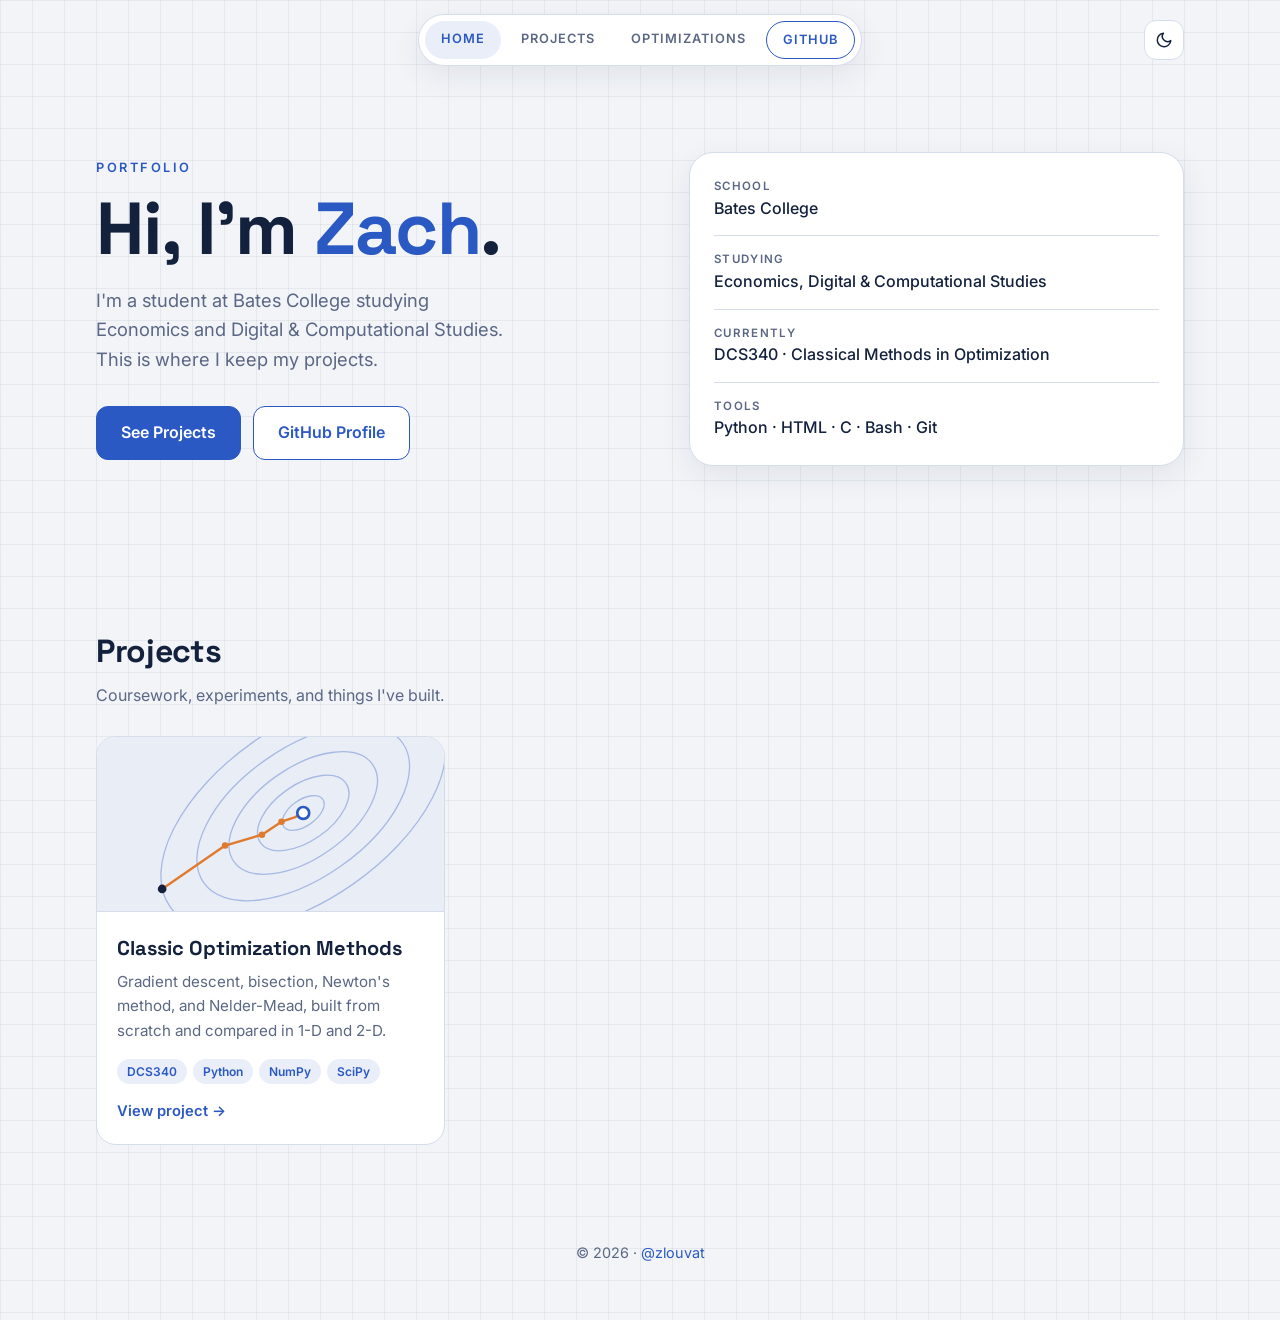
==== commit c7e27703: "Point nav links at explicit index.html pages Co-Authored-By: Claude Opus 5.5 (1M context) <noreply@a" ====
--- a/index.html
+++ b/index.html
@@ -23,9 +23,9 @@
     <div class="topbar">
       <div class="wrap">
         <nav class="pill-nav">
-          <a class="active" href="">Home</a>
+          <a class="active" href="index.html">Home</a>
           <a href="#projects">Projects</a>
-          <a href="optimizations/">Optimizations</a>
+          <a href="optimizations/index.html">Optimizations</a>
           <a class="gh" href="https://github.com/zlouvat">GitHub</a>
         </nav>
         <button class="theme-btn" id="theme-btn" aria-label="Toggle dark mode">
@@ -94,7 +94,7 @@
           <p>Coursework, experiments, and things I've built.</p>
         </div>
         <div class="projects">
-          <a class="project" href="optimizations/">
+          <a class="project" href="optimizations/index.html">
             <div class="thumb">
               <svg viewBox="0 0 320 160" aria-hidden="true">
                 <g
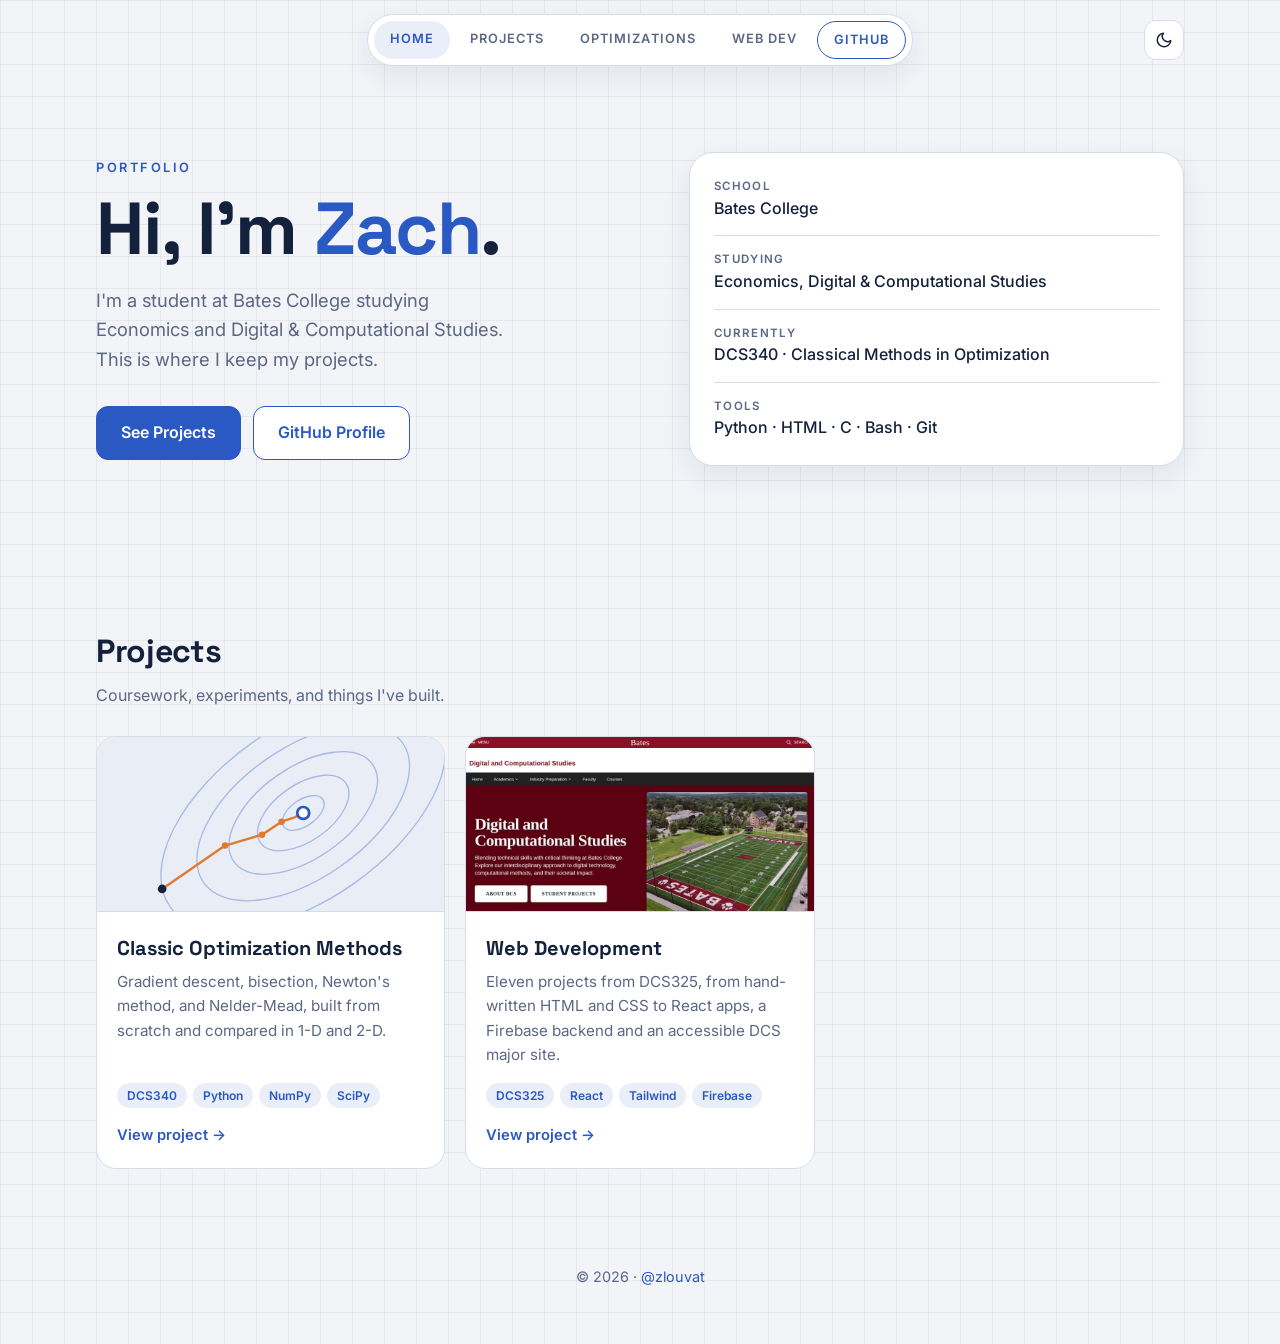
==== commit d04d8c94: "Add Web Development project page" ====
--- a/index.html
+++ b/index.html
@@ -26,6 +26,7 @@
           <a class="active" href="index.html">Home</a>
           <a href="#projects">Projects</a>
           <a href="optimizations/index.html">Optimizations</a>
+          <a href="webdev/index.html">Web Dev</a>
           <a class="gh" href="https://github.com/zlouvat">GitHub</a>
         </nav>
         <button class="theme-btn" id="theme-btn" aria-label="Toggle dark mode">
@@ -147,6 +148,33 @@
               <span class="go">View project →</span>
             </div>
           </a>
+
+          <a class="project" href="webdev/index.html">
+            <div class="thumb">
+              <img
+                src="webdev/images/dcs-site.jpg"
+                alt="Redesigned Bates Digital and Computational Studies major page"
+                loading="lazy"
+                width="960"
+                height="600"
+              />
+            </div>
+            <div class="body">
+              <h3>Web Development</h3>
+              <p>
+                Eleven projects from DCS325, from hand-written HTML and CSS to
+                React apps, a Firebase backend and an accessible DCS major
+                site.
+              </p>
+              <div class="chips">
+                <span class="chip">DCS325</span>
+                <span class="chip">React</span>
+                <span class="chip">Tailwind</span>
+                <span class="chip">Firebase</span>
+              </div>
+              <span class="go">View project →</span>
+            </div>
+          </a>
         </div>
       </section>
     </main>
--- a/style.css
+++ b/style.css
@@ -336,3 +336,71 @@
 @media (max-width: 480px) {
   .projects { grid-template-columns: minmax(0, 1fr); }
 }
+.notes + .notes { margin-top: 20px; }
+
+.browser {
+  border: 1px solid var(--border);
+  border-radius: 14px;
+  overflow: hidden;
+  background: var(--surface-2);
+  margin-bottom: 20px;
+}
+.browser-bar {
+  display: flex;
+  align-items: center;
+  gap: 6px;
+  padding: 10px 14px;
+  border-bottom: 1px solid var(--border);
+}
+.browser-bar i {
+  width: 10px;
+  height: 10px;
+  border-radius: 50%;
+  background: var(--border);
+}
+.browser-bar span {
+  margin-left: 10px;
+  color: var(--muted);
+  font-size: 0.78rem;
+  white-space: nowrap;
+  overflow: hidden;
+  text-overflow: ellipsis;
+}
+.browser img,
+.project .thumb img {
+  display: block;
+  width: 100%;
+  height: auto;
+  aspect-ratio: 16 / 10;
+  object-fit: cover;
+  object-position: top;
+}
+.project .thumb img { aspect-ratio: 2 / 1; }
+
+.card { display: flex; flex-direction: column; }
+.card .tag code + code { margin-left: 4px; }
+.card-link { margin-top: auto; padding-top: 14px; font-weight: 600; font-size: 0.92rem; }
+
+.quotes { display: grid; grid-template-columns: repeat(auto-fill, minmax(260px, 1fr)); gap: 16px; }
+.quote {
+  margin: 0;
+  padding: 24px;
+  background: var(--surface);
+  border: 1px solid var(--border);
+  border-left: 4px solid var(--accent);
+  border-radius: 16px;
+}
+.quote blockquote { margin: 0 0 14px; font-size: 1rem; }
+.quote figcaption {
+  color: var(--muted);
+  font-size: 0.8rem;
+  font-weight: 600;
+  letter-spacing: 0.08em;
+  text-transform: uppercase;
+}
+
+.tool-groups { display: grid; grid-template-columns: repeat(auto-fill, minmax(230px, 1fr)); gap: 16px; }
+.tool-group h3 { margin: 0 0 12px; font-family: "Space Grotesk", sans-serif; font-size: 1.05rem; }
+@media (min-width: 720px) {
+  .projects.featured { grid-template-columns: repeat(2, minmax(0, 1fr)); }
+}
